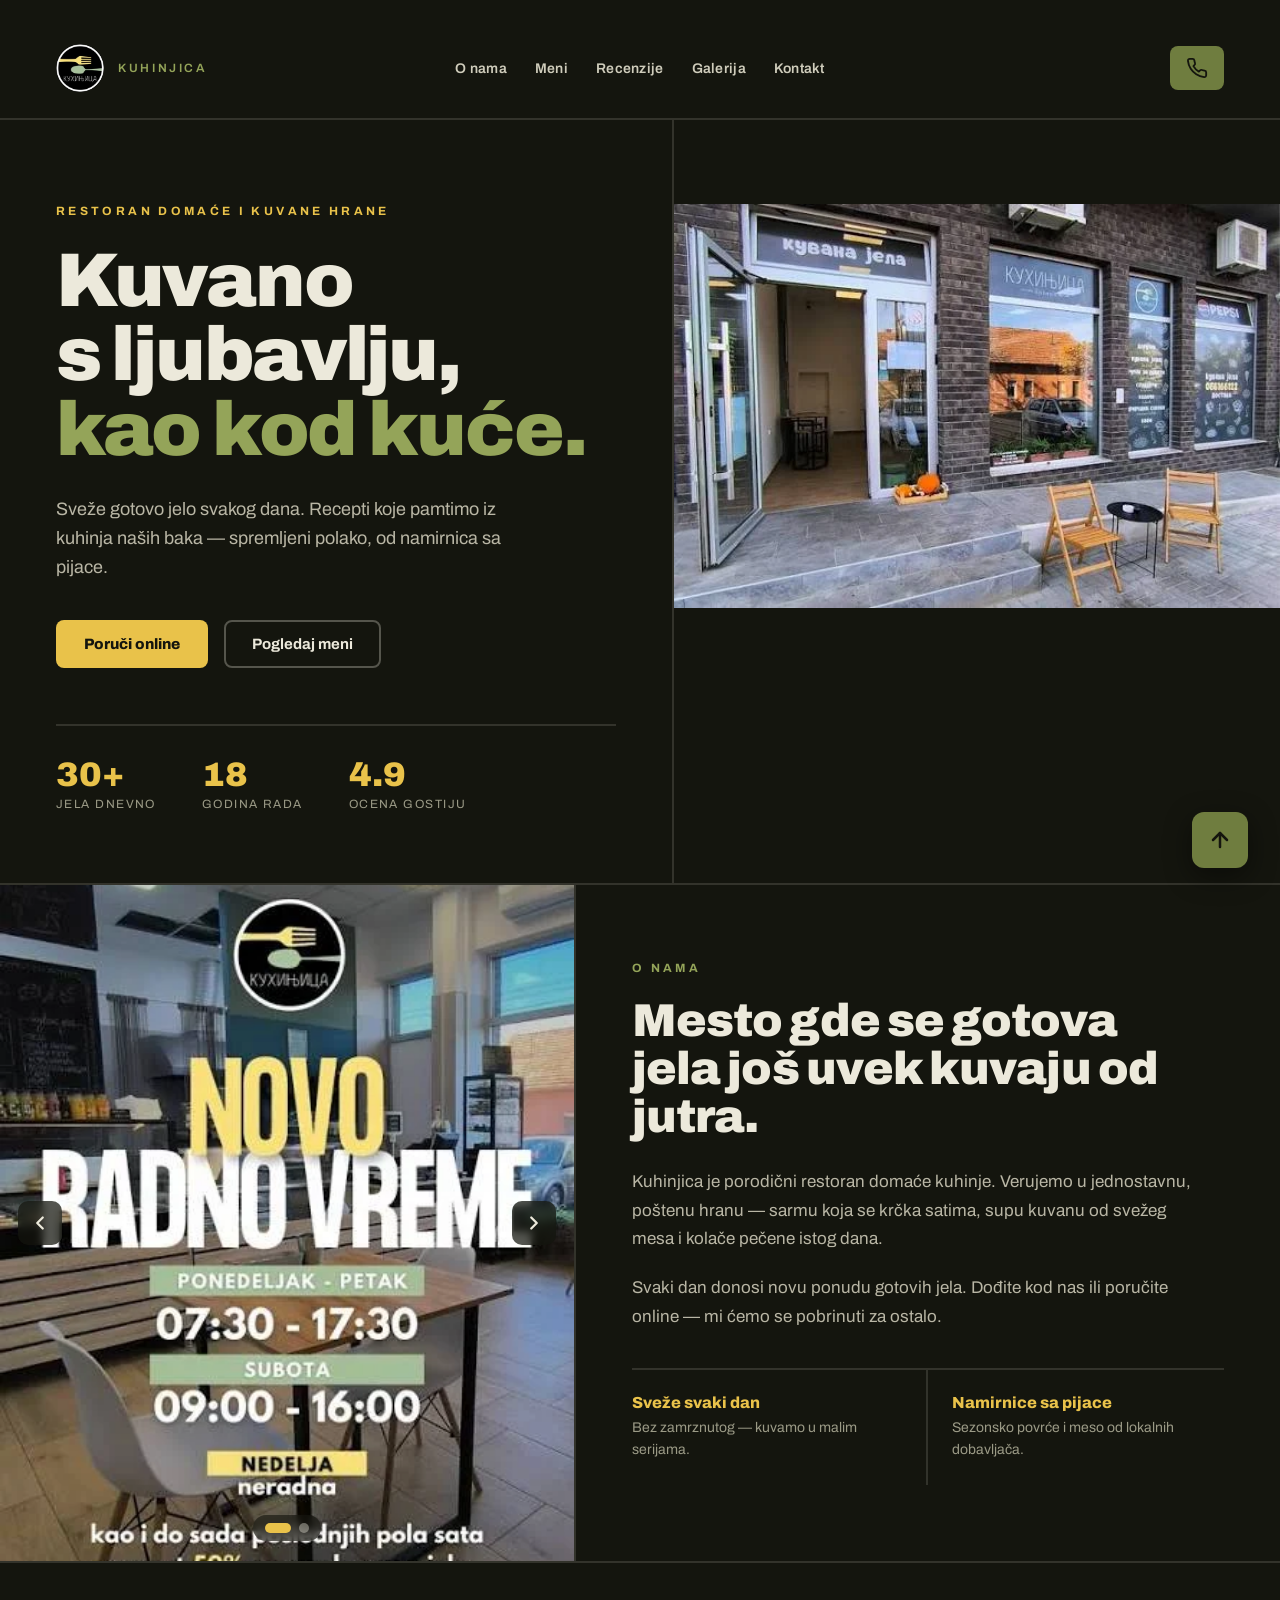
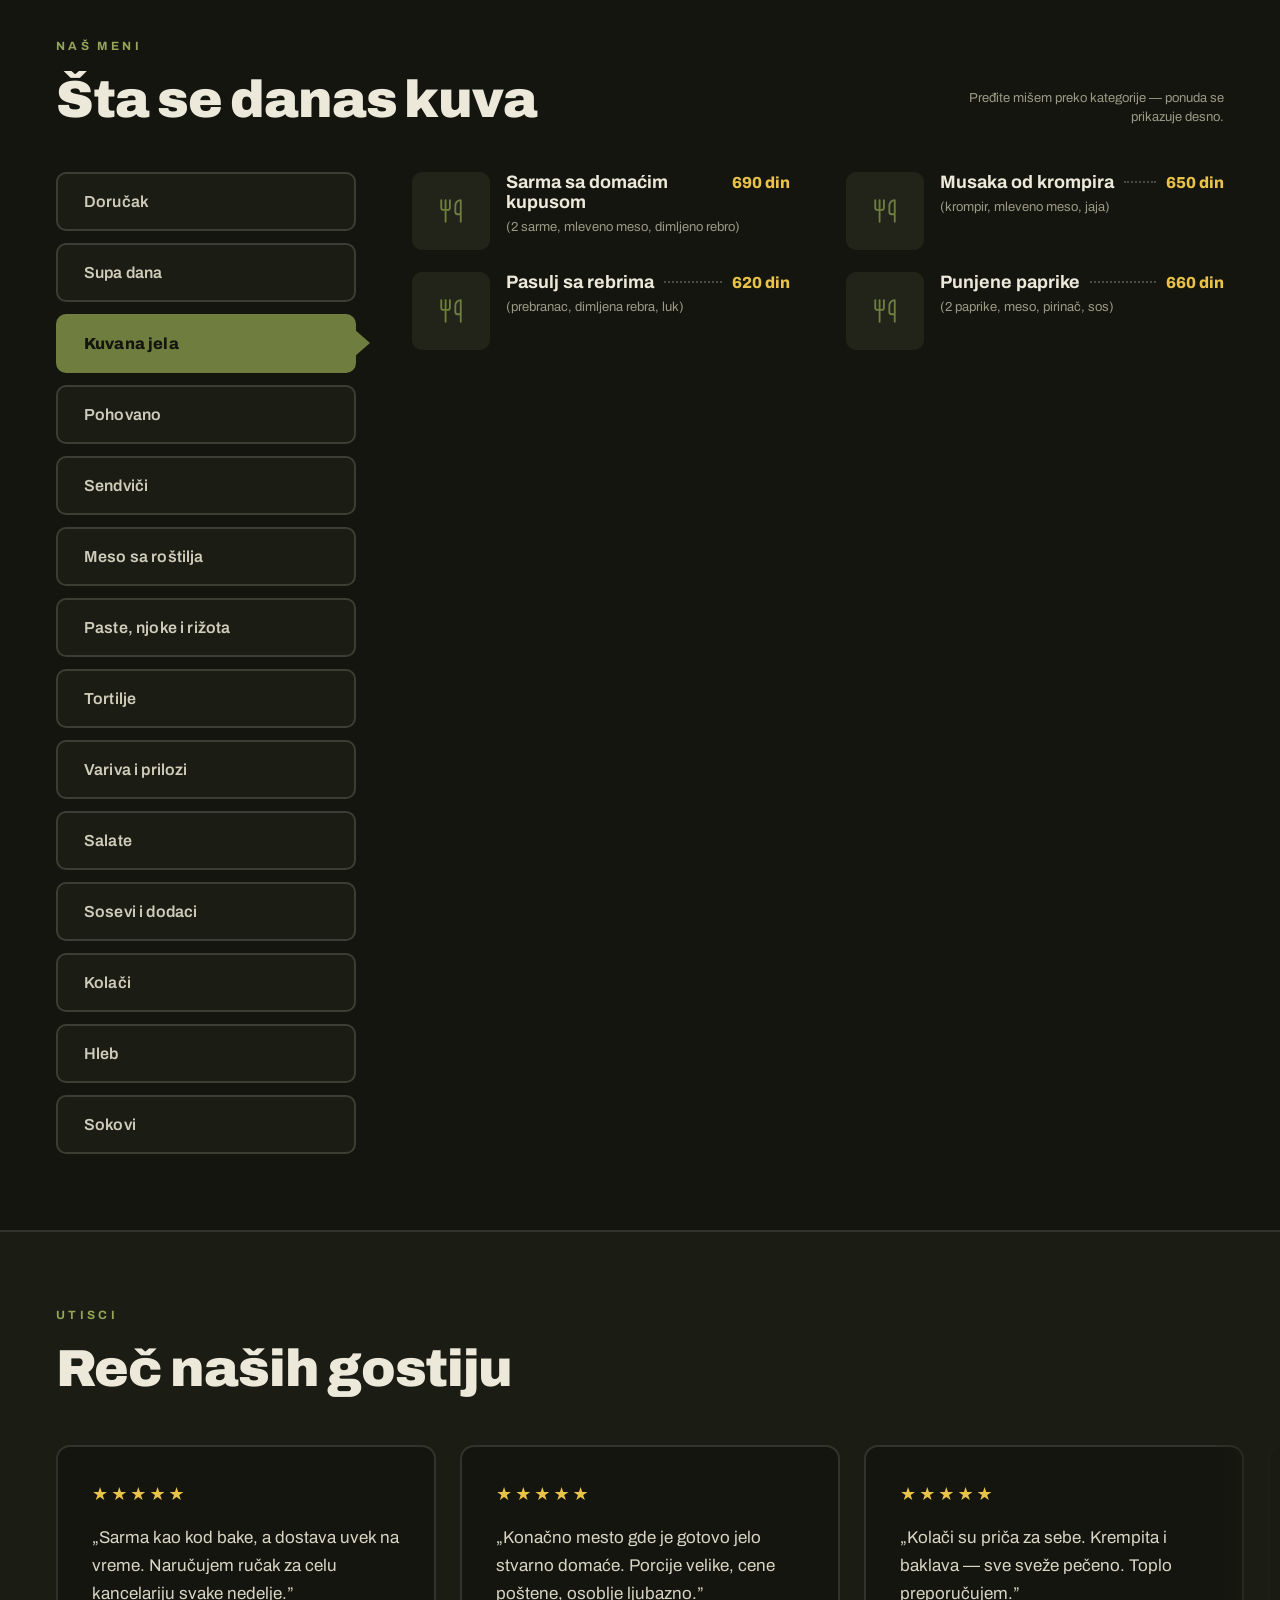
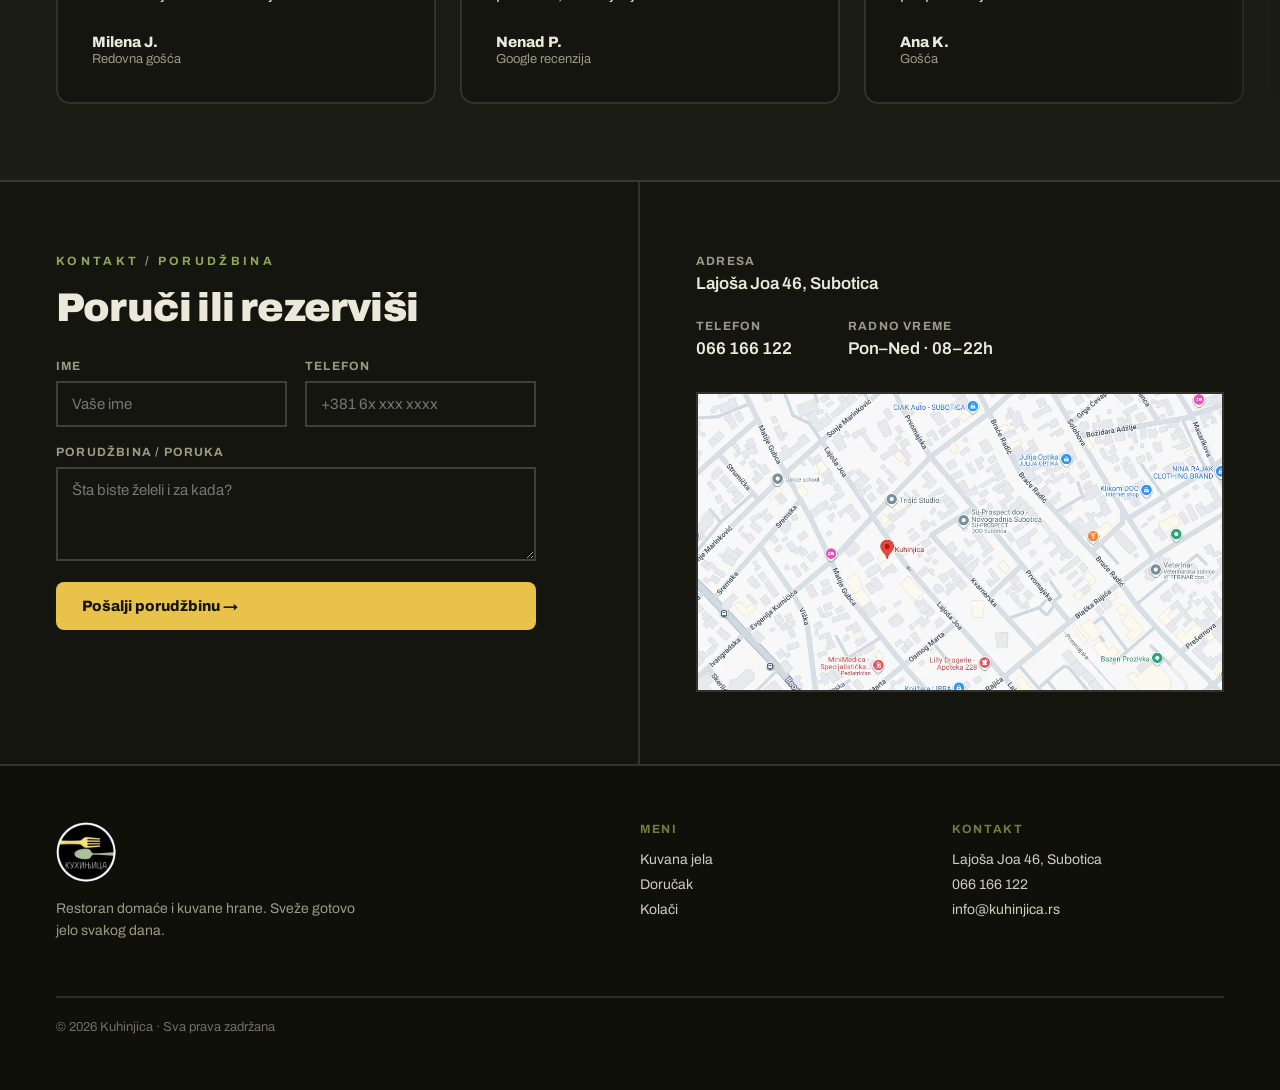
==== index.html @ e4376f68 "Add files via upload" ====
<!DOCTYPE html>
<html lang="sr">
<head>
<meta charset="utf-8">
<meta name="viewport" content="width=device-width, initial-scale=1">
<title>Kuhinjica — restoran domaće i kuvane hrane</title>
<meta name="description" content="Kuhinjica — restoran domaće i kuvane hrane. Sveže gotovo jelo svakog dana. Poruči online.">
<link rel="icon" href="assets/logo.jpg">
<link rel="preconnect" href="https://fonts.googleapis.com">
<link rel="preconnect" href="https://fonts.gstatic.com" crossorigin>
<link rel="stylesheet" href="styles.css">
</head>
<body>
<div style="position:relative;width:100%;max-width:1600px;margin:0 auto;background:#14150e;color:#ece9db;">

  <!-- NAV -->
  <nav data-r="nav" style="display:grid;grid-template-columns:1fr auto 1fr;align-items:center;gap:24px;padding:44px 56px 26px;border-bottom:2px solid rgba(236,233,219,0.14);">
    <a href="index.html" style="display:flex;align-items:center;gap:14px;">
      <img src="assets/logo.jpg" alt="Kuhinjica logo" style="width:48px;height:48px;border-radius:50%;object-fit:cover;display:block;">
      <span style="font-size:12px;letter-spacing:0.22em;color:#94a459;text-transform:uppercase;font-weight:600;">kuhinjica</span>
    </a>
    <div data-r="nav-links" style="display:flex;gap:28px;font-size:14px;font-weight:600;letter-spacing:0.02em;color:#cfccbb;white-space:nowrap;justify-content:center;">
      <a href="#a-about">O nama</a><a href="#a-meni">Meni</a><a href="#a-rec">Recenzije</a><a href="galerija.html">Galerija</a><a href="#a-kontakt">Kontakt</a>
    </div>
    <div style="display:flex;align-items:center;gap:14px;white-space:nowrap;justify-self:end;">
      <a href="tel:066166122" title="066 166 122" aria-label="Pozovi nas" style="display:inline-flex;align-items:center;justify-content:center;background:#6f7d3f;color:#14150e;padding:11px 16px;border-radius:8px;"><svg width="22" height="22" viewBox="0 0 24 24" fill="none" stroke="currentColor" stroke-width="2" stroke-linecap="round" stroke-linejoin="round"><path d="M22 16.92v3a2 2 0 0 1-2.18 2 19.79 19.79 0 0 1-8.63-3.07 19.5 19.5 0 0 1-6-6 19.79 19.79 0 0 1-3.07-8.67A2 2 0 0 1 4.11 2h3a2 2 0 0 1 2 1.72c.127.96.361 1.903.7 2.81a2 2 0 0 1-.45 2.11L8.09 9.91a16 16 0 0 0 6 6l1.27-1.27a2 2 0 0 1 2.11-.45c.907.339 1.85.573 2.81.7A2 2 0 0 1 22 16.92z"></path></svg></a>
      <button data-r="burger" id="burger" type="button" aria-label="Meni" style="display:none;align-items:center;justify-content:center;width:46px;height:46px;background:none;border:2px solid rgba(236,233,219,0.3);color:#ece9db;border-radius:8px;cursor:pointer;"><svg width="24" height="24" viewBox="0 0 24 24" fill="none" stroke="currentColor" stroke-width="2.5" stroke-linecap="round" stroke-linejoin="round"><path d="M4 6h16"></path><path d="M4 12h16"></path><path d="M4 18h16"></path></svg></button>
    </div>
  </nav>
  <div data-r="drawer" id="drawer" data-open="0" style="display:none;border-bottom:2px solid rgba(236,233,219,0.14);background:#14150e;">
    <div style="display:flex;flex-direction:column;padding:6px 24px 18px;font-size:16px;font-weight:600;color:#cfccbb;">
      <a href="#a-about" style="padding:15px 0;border-bottom:1px solid rgba(236,233,219,0.1);">O nama</a>
      <a href="#a-meni" style="padding:15px 0;border-bottom:1px solid rgba(236,233,219,0.1);">Meni</a>
      <a href="#a-rec" style="padding:15px 0;border-bottom:1px solid rgba(236,233,219,0.1);">Recenzije</a>
      <a href="galerija.html" style="padding:15px 0;border-bottom:1px solid rgba(236,233,219,0.1);">Galerija</a>
      <a href="#a-kontakt" style="padding:15px 0;">Kontakt</a>
    </div>
  </div>

  <!-- HERO -->
  <section data-r="hero" style="display:grid;grid-template-columns:1.05fr 0.95fr;border-bottom:2px solid rgba(236,233,219,0.14);">
    <div data-r="hero-left" style="padding:84px 56px 72px;display:flex;flex-direction:column;justify-content:center;">
      <div style="font-size:12px;letter-spacing:0.28em;color:#e9c24a;text-transform:uppercase;font-weight:700;margin-bottom:26px;">Restoran domaće i kuvane hrane</div>
      <h1 style="font-size:clamp(40px,7vw,76px);line-height:0.98;font-weight:900;letter-spacing:-0.03em;margin:0 0 28px;">Kuvano<br>s ljubavlju,<br><span style="color:#94a459;">kao kod kuće.</span></h1>
      <p style="font-size:18px;line-height:1.6;color:#b9b6a5;max-width:460px;margin:0 0 38px;">Sveže gotovo jelo svakog dana. Recepti koje pamtimo iz kuhinja naših baka — spremljeni polako, od namirnica sa pijace.</p>
      <div style="display:flex;gap:16px;flex-wrap:wrap;">
        <a href="#a-kontakt" style="background:#e9c24a;color:#14150e;font-weight:800;font-size:15px;padding:16px 28px;border-radius:8px;">Poruči online</a>
        <a href="#a-meni" style="border:2px solid rgba(236,233,219,0.3);color:#ece9db;font-weight:700;font-size:15px;padding:14px 26px;border-radius:8px;">Pogledaj meni</a>
      </div>
      <div data-r="hero-stats" style="display:flex;gap:46px;margin-top:56px;padding-top:30px;border-top:2px solid rgba(236,233,219,0.14);">
        <div><div style="font-size:34px;font-weight:900;color:#e9c24a;">30+</div><div style="font-size:12px;letter-spacing:0.12em;color:#9b9a86;text-transform:uppercase;margin-top:4px;">Jela dnevno</div></div>
        <div><div style="font-size:34px;font-weight:900;color:#e9c24a;">18</div><div style="font-size:12px;letter-spacing:0.12em;color:#9b9a86;text-transform:uppercase;margin-top:4px;">Godina rada</div></div>
        <div><div style="font-size:34px;font-weight:900;color:#e9c24a;">4.9</div><div style="font-size:12px;letter-spacing:0.12em;color:#9b9a86;text-transform:uppercase;margin-top:4px;">Ocena gostiju</div></div>
      </div>
    </div>
    <div data-r="hero-img" style="position:relative;border-left:2px solid rgba(236,233,219,0.14);padding:84px 0 0;">
      <div style="position:relative;width:100%;aspect-ratio:3/2;overflow:hidden;"><img src="assets/hero.webp" alt="Jelo iz Kuhinjice" style="width:100%;height:100%;object-fit:cover;object-position:50% 50%;display:block;"></div>
    </div>
  </section>

  <!-- O NAMA -->
  <section id="a-about" data-r="about" style="display:grid;grid-template-columns:0.9fr 1.1fr;border-bottom:2px solid rgba(236,233,219,0.14);">
    <div data-r="about-img" id="about-carousel" style="position:relative;border-right:2px solid rgba(236,233,219,0.14);min-height:520px;overflow:hidden;">
      <div class="aslide active"><img src="assets/about-1.webp" alt="Naša kuhinja" style="object-position:50% 35%;"></div>
      <div class="aslide"><img src="assets/about-2.webp" alt="Naša kuhinja" style="object-position:8% 50%;"></div>
      <button type="button" class="anav" data-dir="-1" aria-label="Prethodna" style="left:18px;"><svg width="22" height="22" viewBox="0 0 24 24" fill="none" stroke="currentColor" stroke-width="2.5" stroke-linecap="round" stroke-linejoin="round"><path d="m15 18-6-6 6-6"></path></svg></button>
      <button type="button" class="anav" data-dir="1" aria-label="Sledeća" style="right:18px;"><svg width="22" height="22" viewBox="0 0 24 24" fill="none" stroke="currentColor" stroke-width="2.5" stroke-linecap="round" stroke-linejoin="round"><path d="m9 18 6-6-6-6"></path></svg></button>
      <div id="about-dots" style="position:absolute;bottom:20px;left:50%;transform:translateX(-50%);z-index:10;display:flex;gap:8px;padding:8px 12px;background:rgba(20,21,14,0.6);border-radius:20px;backdrop-filter:blur(4px);">
        <button type="button" class="adot active" data-i="0" aria-label="Fotografija 1"></button>
        <button type="button" class="adot" data-i="1" aria-label="Fotografija 2"></button>
      </div>
    </div>
    <div data-r="about-text" style="padding:76px 56px;">
      <div style="font-size:12px;letter-spacing:0.28em;color:#94a459;text-transform:uppercase;font-weight:700;margin-bottom:22px;">O nama</div>
      <h2 style="font-size:clamp(30px,4.5vw,46px);line-height:1.05;font-weight:900;letter-spacing:-0.02em;margin:0 0 26px;max-width:560px;">Mesto gde se gotova jela još uvek kuvaju od jutra.</h2>
      <p style="font-size:17px;line-height:1.7;color:#b9b6a5;max-width:560px;margin:0 0 20px;">Kuhinjica je porodični restoran domaće kuhinje. Verujemo u jednostavnu, poštenu hranu — sarmu koja se krčka satima, supu kuvanu od svežeg mesa i kolače pečene istog dana.</p>
      <p style="font-size:17px;line-height:1.7;color:#b9b6a5;max-width:560px;margin:0 0 36px;">Svaki dan donosi novu ponudu gotovih jela. Dođite kod nas ili poručite online — mi ćemo se pobrinuti za ostalo.</p>
      <div style="display:grid;grid-template-columns:1fr 1fr;gap:0;border-top:2px solid rgba(236,233,219,0.14);">
        <div style="padding:24px 24px 24px 0;border-right:2px solid rgba(236,233,219,0.14);"><div style="font-weight:800;color:#e9c24a;margin-bottom:6px;">Sveže svaki dan</div><div style="font-size:14px;color:#9b9a86;line-height:1.55;">Bez zamrznutog — kuvamo u malim serijama.</div></div>
        <div style="padding:24px 0 24px 24px;"><div style="font-weight:800;color:#e9c24a;margin-bottom:6px;">Namirnice sa pijace</div><div style="font-size:14px;color:#9b9a86;line-height:1.55;">Sezonsko povrće i meso od lokalnih dobavljača.</div></div>
      </div>
    </div>
  </section>

  <!-- MENI -->
  <section id="a-meni" data-r="menu" style="padding:76px 56px;border-bottom:2px solid rgba(236,233,219,0.14);">
    <div data-r="menu-head" style="display:flex;align-items:flex-end;justify-content:space-between;margin-bottom:44px;">
      <div>
        <div style="font-size:12px;letter-spacing:0.28em;color:#94a459;text-transform:uppercase;font-weight:700;margin-bottom:18px;">Naš meni</div>
        <h2 style="font-size:clamp(30px,5vw,52px);font-weight:900;letter-spacing:-0.02em;margin:0;">Šta se danas kuva</h2>
      </div>
      <div style="font-size:13px;color:#9b9a86;max-width:300px;text-align:right;line-height:1.5;">Pređite mišem preko kategorije — ponuda se prikazuje desno.</div>
    </div>
    <div data-r="menu-grid" style="display:grid;grid-template-columns:300px 1fr;gap:0 56px;align-items:start;">
      <div data-r="tabs" id="tabs" style="display:flex;flex-direction:column;gap:12px;">
          <button type="button" class="tab" data-tab="0">Doručak<span class="arrow"></span></button>
          <button type="button" class="tab" data-tab="1">Supa dana<span class="arrow"></span></button>
          <button type="button" class="tab active" data-tab="2">Kuvana jela<span class="arrow"></span></button>
          <button type="button" class="tab" data-tab="3">Pohovano<span class="arrow"></span></button>
          <button type="button" class="tab" data-tab="4">Sendviči<span class="arrow"></span></button>
          <button type="button" class="tab" data-tab="5">Meso sa roštilja<span class="arrow"></span></button>
          <button type="button" class="tab" data-tab="6">Paste, njoke i rižota<span class="arrow"></span></button>
          <button type="button" class="tab" data-tab="7">Tortilje<span class="arrow"></span></button>
          <button type="button" class="tab" data-tab="8">Variva i prilozi<span class="arrow"></span></button>
          <button type="button" class="tab" data-tab="9">Salate<span class="arrow"></span></button>
          <button type="button" class="tab" data-tab="10">Sosevi i dodaci<span class="arrow"></span></button>
          <button type="button" class="tab" data-tab="11">Kolači<span class="arrow"></span></button>
          <button type="button" class="tab" data-tab="12">Hleb<span class="arrow"></span></button>
          <button type="button" class="tab" data-tab="13">Sokovi<span class="arrow"></span></button>
      </div>
      <div id="panels">
        <div class="menu-cols" data-r="menu-cols" data-panel="0" style="display:none;">
            <div class="mitem"><div class="mthumb"><img src="assets/dish-kajgana.webp" alt="Kajgana sa slaninom" style="object-position:58% 50%"></div><div class="mbody"><div class="mrow"><span class="mname">Kajgana sa slaninom</span><span class="mdots"></span><span class="mprice">480 din</span></div><div class="mdesc">(3 jaja, domaća slanina, hleb)</div></div></div>
            <div class="mitem"><div class="mthumb"><img src="assets/dish-ustipci.webp" alt="Omlet sa slaninom" style="object-position:50% 50%"></div><div class="mbody"><div class="mrow"><span class="mname">Omlet sa slaninom</span><span class="mdots"></span><span class="mprice">480 din</span></div><div class="mdesc">(3 jaja, slanina, paradajz, hleb)</div></div></div>
            <div class="mitem"><div class="mthumb ph"><svg width="26" height="26" viewBox="0 0 24 24" fill="none" stroke="currentColor" stroke-width="1.7" stroke-linecap="round" stroke-linejoin="round"><path d="M3 2v7c0 1.1.9 2 2 2h4a2 2 0 0 0 2-2V2"></path><path d="M7 2v20"></path><path d="M21 15V2a5 5 0 0 0-5 5v6c0 1.1.9 2 2 2h3Zm0 0v7"></path></svg></div><div class="mbody"><div class="mrow"><span class="mname">Omlet sa povrćem</span><span class="mdots"></span><span class="mprice">450 din</span></div><div class="mdesc">(3 jaja, paprika, pečurke, sir)</div></div></div>
          </div>
        <div class="menu-cols" data-r="menu-cols" data-panel="1" style="display:none;">
            <div class="mitem"><div class="mthumb ph"><svg width="26" height="26" viewBox="0 0 24 24" fill="none" stroke="currentColor" stroke-width="1.7" stroke-linecap="round" stroke-linejoin="round"><path d="M3 2v7c0 1.1.9 2 2 2h4a2 2 0 0 0 2-2V2"></path><path d="M7 2v20"></path><path d="M21 15V2a5 5 0 0 0-5 5v6c0 1.1.9 2 2 2h3Zm0 0v7"></path></svg></div><div class="mbody"><div class="mrow"><span class="mname">Goveđa supa sa rezancima</span><span class="mdots"></span><span class="mprice">320 din</span></div><div class="mdesc">(domaći rezanci, sveže povrće)</div></div></div>
            <div class="mitem"><div class="mthumb ph"><svg width="26" height="26" viewBox="0 0 24 24" fill="none" stroke="currentColor" stroke-width="1.7" stroke-linecap="round" stroke-linejoin="round"><path d="M3 2v7c0 1.1.9 2 2 2h4a2 2 0 0 0 2-2V2"></path><path d="M7 2v20"></path><path d="M21 15V2a5 5 0 0 0-5 5v6c0 1.1.9 2 2 2h3Zm0 0v7"></path></svg></div><div class="mbody"><div class="mrow"><span class="mname">Pileća supa</span><span class="mdots"></span><span class="mprice">300 din</span></div><div class="mdesc">(pileće belo meso, koren)</div></div></div>
            <div class="mitem"><div class="mthumb ph"><svg width="26" height="26" viewBox="0 0 24 24" fill="none" stroke="currentColor" stroke-width="1.7" stroke-linecap="round" stroke-linejoin="round"><path d="M3 2v7c0 1.1.9 2 2 2h4a2 2 0 0 0 2-2V2"></path><path d="M7 2v20"></path><path d="M21 15V2a5 5 0 0 0-5 5v6c0 1.1.9 2 2 2h3Zm0 0v7"></path></svg></div><div class="mbody"><div class="mrow"><span class="mname">Krem supa od pečurki</span><span class="mdots"></span><span class="mprice">360 din</span></div><div class="mdesc">(šampinjoni, pavlaka, krutoni)</div></div></div>
          </div>
        <div class="menu-cols" data-r="menu-cols" data-panel="2" style="display:block;">
            <div class="mitem"><div class="mthumb ph"><svg width="26" height="26" viewBox="0 0 24 24" fill="none" stroke="currentColor" stroke-width="1.7" stroke-linecap="round" stroke-linejoin="round"><path d="M3 2v7c0 1.1.9 2 2 2h4a2 2 0 0 0 2-2V2"></path><path d="M7 2v20"></path><path d="M21 15V2a5 5 0 0 0-5 5v6c0 1.1.9 2 2 2h3Zm0 0v7"></path></svg></div><div class="mbody"><div class="mrow"><span class="mname">Sarma sa domaćim kupusom</span><span class="mdots"></span><span class="mprice">690 din</span></div><div class="mdesc">(2 sarme, mleveno meso, dimljeno rebro)</div></div></div>
            <div class="mitem"><div class="mthumb ph"><svg width="26" height="26" viewBox="0 0 24 24" fill="none" stroke="currentColor" stroke-width="1.7" stroke-linecap="round" stroke-linejoin="round"><path d="M3 2v7c0 1.1.9 2 2 2h4a2 2 0 0 0 2-2V2"></path><path d="M7 2v20"></path><path d="M21 15V2a5 5 0 0 0-5 5v6c0 1.1.9 2 2 2h3Zm0 0v7"></path></svg></div><div class="mbody"><div class="mrow"><span class="mname">Pasulj sa rebrima</span><span class="mdots"></span><span class="mprice">620 din</span></div><div class="mdesc">(prebranac, dimljena rebra, luk)</div></div></div>
            <div class="mitem"><div class="mthumb ph"><svg width="26" height="26" viewBox="0 0 24 24" fill="none" stroke="currentColor" stroke-width="1.7" stroke-linecap="round" stroke-linejoin="round"><path d="M3 2v7c0 1.1.9 2 2 2h4a2 2 0 0 0 2-2V2"></path><path d="M7 2v20"></path><path d="M21 15V2a5 5 0 0 0-5 5v6c0 1.1.9 2 2 2h3Zm0 0v7"></path></svg></div><div class="mbody"><div class="mrow"><span class="mname">Musaka od krompira</span><span class="mdots"></span><span class="mprice">650 din</span></div><div class="mdesc">(krompir, mleveno meso, jaja)</div></div></div>
            <div class="mitem"><div class="mthumb ph"><svg width="26" height="26" viewBox="0 0 24 24" fill="none" stroke="currentColor" stroke-width="1.7" stroke-linecap="round" stroke-linejoin="round"><path d="M3 2v7c0 1.1.9 2 2 2h4a2 2 0 0 0 2-2V2"></path><path d="M7 2v20"></path><path d="M21 15V2a5 5 0 0 0-5 5v6c0 1.1.9 2 2 2h3Zm0 0v7"></path></svg></div><div class="mbody"><div class="mrow"><span class="mname">Punjene paprike</span><span class="mdots"></span><span class="mprice">660 din</span></div><div class="mdesc">(2 paprike, meso, pirinač, sos)</div></div></div>
          </div>
        <div class="menu-cols" data-r="menu-cols" data-panel="3" style="display:none;">
            <div class="mitem"><div class="mthumb ph"><svg width="26" height="26" viewBox="0 0 24 24" fill="none" stroke="currentColor" stroke-width="1.7" stroke-linecap="round" stroke-linejoin="round"><path d="M3 2v7c0 1.1.9 2 2 2h4a2 2 0 0 0 2-2V2"></path><path d="M7 2v20"></path><path d="M21 15V2a5 5 0 0 0-5 5v6c0 1.1.9 2 2 2h3Zm0 0v7"></path></svg></div><div class="mbody"><div class="mrow"><span class="mname">Bečka šnicla</span><span class="mdots"></span><span class="mprice">780 din</span></div><div class="mdesc">(180g svinjski but, prilog po izboru)</div></div></div>
            <div class="mitem"><div class="mthumb ph"><svg width="26" height="26" viewBox="0 0 24 24" fill="none" stroke="currentColor" stroke-width="1.7" stroke-linecap="round" stroke-linejoin="round"><path d="M3 2v7c0 1.1.9 2 2 2h4a2 2 0 0 0 2-2V2"></path><path d="M7 2v20"></path><path d="M21 15V2a5 5 0 0 0-5 5v6c0 1.1.9 2 2 2h3Zm0 0v7"></path></svg></div><div class="mbody"><div class="mrow"><span class="mname">Pohovani sir</span><span class="mdots"></span><span class="mprice">590 din</span></div><div class="mdesc">(150g gauda, tartar sos)</div></div></div>
            <div class="mitem"><div class="mthumb ph"><svg width="26" height="26" viewBox="0 0 24 24" fill="none" stroke="currentColor" stroke-width="1.7" stroke-linecap="round" stroke-linejoin="round"><path d="M3 2v7c0 1.1.9 2 2 2h4a2 2 0 0 0 2-2V2"></path><path d="M7 2v20"></path><path d="M21 15V2a5 5 0 0 0-5 5v6c0 1.1.9 2 2 2h3Zm0 0v7"></path></svg></div><div class="mbody"><div class="mrow"><span class="mname">Pileći medaljoni</span><span class="mdots"></span><span class="mprice">720 din</span></div><div class="mdesc">(160g pileće belo, prezle)</div></div></div>
          </div>
        <div class="menu-cols" data-r="menu-cols" data-panel="4" style="display:none;">
            <div class="mitem"><div class="mthumb ph"><svg width="26" height="26" viewBox="0 0 24 24" fill="none" stroke="currentColor" stroke-width="1.7" stroke-linecap="round" stroke-linejoin="round"><path d="M3 2v7c0 1.1.9 2 2 2h4a2 2 0 0 0 2-2V2"></path><path d="M7 2v20"></path><path d="M21 15V2a5 5 0 0 0-5 5v6c0 1.1.9 2 2 2h3Zm0 0v7"></path></svg></div><div class="mbody"><div class="mrow"><span class="mname">Kuhinjica sendvič</span><span class="mdots"></span><span class="mprice">560 din</span></div><div class="mdesc">(pljeskavica, kajmak, ajvar, salata)</div></div></div>
            <div class="mitem"><div class="mthumb ph"><svg width="26" height="26" viewBox="0 0 24 24" fill="none" stroke="currentColor" stroke-width="1.7" stroke-linecap="round" stroke-linejoin="round"><path d="M3 2v7c0 1.1.9 2 2 2h4a2 2 0 0 0 2-2V2"></path><path d="M7 2v20"></path><path d="M21 15V2a5 5 0 0 0-5 5v6c0 1.1.9 2 2 2h3Zm0 0v7"></path></svg></div><div class="mbody"><div class="mrow"><span class="mname">Pileći sendvič</span><span class="mdots"></span><span class="mprice">540 din</span></div><div class="mdesc">(grilovano pile, sir, sos)</div></div></div>
            <div class="mitem"><div class="mthumb ph"><svg width="26" height="26" viewBox="0 0 24 24" fill="none" stroke="currentColor" stroke-width="1.7" stroke-linecap="round" stroke-linejoin="round"><path d="M3 2v7c0 1.1.9 2 2 2h4a2 2 0 0 0 2-2V2"></path><path d="M7 2v20"></path><path d="M21 15V2a5 5 0 0 0-5 5v6c0 1.1.9 2 2 2h3Zm0 0v7"></path></svg></div><div class="mbody"><div class="mrow"><span class="mname">Vegetarijanski</span><span class="mdots"></span><span class="mprice">480 din</span></div><div class="mdesc">(grilovano povrće, sir, namaz)</div></div></div>
          </div>
        <div class="menu-cols" data-r="menu-cols" data-panel="5" style="display:none;">
            <div class="mitem"><div class="mthumb ph"><svg width="26" height="26" viewBox="0 0 24 24" fill="none" stroke="currentColor" stroke-width="1.7" stroke-linecap="round" stroke-linejoin="round"><path d="M3 2v7c0 1.1.9 2 2 2h4a2 2 0 0 0 2-2V2"></path><path d="M7 2v20"></path><path d="M21 15V2a5 5 0 0 0-5 5v6c0 1.1.9 2 2 2h3Zm0 0v7"></path></svg></div><div class="mbody"><div class="mrow"><span class="mname">Mešano meso</span><span class="mdots"></span><span class="mprice">990 din</span></div><div class="mdesc">(ćevapi, vešalica, batak, kobasica)</div></div></div>
            <div class="mitem"><div class="mthumb ph"><svg width="26" height="26" viewBox="0 0 24 24" fill="none" stroke="currentColor" stroke-width="1.7" stroke-linecap="round" stroke-linejoin="round"><path d="M3 2v7c0 1.1.9 2 2 2h4a2 2 0 0 0 2-2V2"></path><path d="M7 2v20"></path><path d="M21 15V2a5 5 0 0 0-5 5v6c0 1.1.9 2 2 2h3Zm0 0v7"></path></svg></div><div class="mbody"><div class="mrow"><span class="mname">Ćevapi (10 kom)</span><span class="mdots"></span><span class="mprice">640 din</span></div><div class="mdesc">(junetina, lepinja, luk, kajmak)</div></div></div>
            <div class="mitem"><div class="mthumb ph"><svg width="26" height="26" viewBox="0 0 24 24" fill="none" stroke="currentColor" stroke-width="1.7" stroke-linecap="round" stroke-linejoin="round"><path d="M3 2v7c0 1.1.9 2 2 2h4a2 2 0 0 0 2-2V2"></path><path d="M7 2v20"></path><path d="M21 15V2a5 5 0 0 0-5 5v6c0 1.1.9 2 2 2h3Zm0 0v7"></path></svg></div><div class="mbody"><div class="mrow"><span class="mname">Vešalica</span><span class="mdots"></span><span class="mprice">820 din</span></div><div class="mdesc">(200g svinjski vrat, prilog)</div></div></div>
          </div>
        <div class="menu-cols" data-r="menu-cols" data-panel="6" style="display:none;">
            <div class="mitem"><div class="mthumb ph"><svg width="26" height="26" viewBox="0 0 24 24" fill="none" stroke="currentColor" stroke-width="1.7" stroke-linecap="round" stroke-linejoin="round"><path d="M3 2v7c0 1.1.9 2 2 2h4a2 2 0 0 0 2-2V2"></path><path d="M7 2v20"></path><path d="M21 15V2a5 5 0 0 0-5 5v6c0 1.1.9 2 2 2h3Zm0 0v7"></path></svg></div><div class="mbody"><div class="mrow"><span class="mname">Njoke četiri sira</span><span class="mdots"></span><span class="mprice">690 din</span></div><div class="mdesc">(gorgonzola, parmezan, gauda, edamer)</div></div></div>
            <div class="mitem"><div class="mthumb ph"><svg width="26" height="26" viewBox="0 0 24 24" fill="none" stroke="currentColor" stroke-width="1.7" stroke-linecap="round" stroke-linejoin="round"><path d="M3 2v7c0 1.1.9 2 2 2h4a2 2 0 0 0 2-2V2"></path><path d="M7 2v20"></path><path d="M21 15V2a5 5 0 0 0-5 5v6c0 1.1.9 2 2 2h3Zm0 0v7"></path></svg></div><div class="mbody"><div class="mrow"><span class="mname">Rižoto sa pečurkama</span><span class="mdots"></span><span class="mprice">640 din</span></div><div class="mdesc">(arborio pirinač, šampinjoni, parmezan)</div></div></div>
            <div class="mitem"><div class="mthumb ph"><svg width="26" height="26" viewBox="0 0 24 24" fill="none" stroke="currentColor" stroke-width="1.7" stroke-linecap="round" stroke-linejoin="round"><path d="M3 2v7c0 1.1.9 2 2 2h4a2 2 0 0 0 2-2V2"></path><path d="M7 2v20"></path><path d="M21 15V2a5 5 0 0 0-5 5v6c0 1.1.9 2 2 2h3Zm0 0v7"></path></svg></div><div class="mbody"><div class="mrow"><span class="mname">Pasta carbonara</span><span class="mdots"></span><span class="mprice">660 din</span></div><div class="mdesc">(pančeta, jaje, parmezan, biber)</div></div></div>
          </div>
        <div class="menu-cols" data-r="menu-cols" data-panel="7" style="display:none;">
            <div class="mitem"><div class="mthumb ph"><svg width="26" height="26" viewBox="0 0 24 24" fill="none" stroke="currentColor" stroke-width="1.7" stroke-linecap="round" stroke-linejoin="round"><path d="M3 2v7c0 1.1.9 2 2 2h4a2 2 0 0 0 2-2V2"></path><path d="M7 2v20"></path><path d="M21 15V2a5 5 0 0 0-5 5v6c0 1.1.9 2 2 2h3Zm0 0v7"></path></svg></div><div class="mbody"><div class="mrow"><span class="mname">Tortilja sa piletinom</span><span class="mdots"></span><span class="mprice">590 din</span></div><div class="mdesc">(grilovano pile, povrće, sos)</div></div></div>
            <div class="mitem"><div class="mthumb ph"><svg width="26" height="26" viewBox="0 0 24 24" fill="none" stroke="currentColor" stroke-width="1.7" stroke-linecap="round" stroke-linejoin="round"><path d="M3 2v7c0 1.1.9 2 2 2h4a2 2 0 0 0 2-2V2"></path><path d="M7 2v20"></path><path d="M21 15V2a5 5 0 0 0-5 5v6c0 1.1.9 2 2 2h3Zm0 0v7"></path></svg></div><div class="mbody"><div class="mrow"><span class="mname">Tortilja sa junetinom</span><span class="mdots"></span><span class="mprice">640 din</span></div><div class="mdesc">(junetina, kukuruz, salata)</div></div></div>
            <div class="mitem"><div class="mthumb ph"><svg width="26" height="26" viewBox="0 0 24 24" fill="none" stroke="currentColor" stroke-width="1.7" stroke-linecap="round" stroke-linejoin="round"><path d="M3 2v7c0 1.1.9 2 2 2h4a2 2 0 0 0 2-2V2"></path><path d="M7 2v20"></path><path d="M21 15V2a5 5 0 0 0-5 5v6c0 1.1.9 2 2 2h3Zm0 0v7"></path></svg></div><div class="mbody"><div class="mrow"><span class="mname">Vegetarijanska tortilja</span><span class="mdots"></span><span class="mprice">540 din</span></div><div class="mdesc">(povrće, pasulj, sir)</div></div></div>
          </div>
        <div class="menu-cols" data-r="menu-cols" data-panel="8" style="display:none;">
            <div class="mitem"><div class="mthumb ph"><svg width="26" height="26" viewBox="0 0 24 24" fill="none" stroke="currentColor" stroke-width="1.7" stroke-linecap="round" stroke-linejoin="round"><path d="M3 2v7c0 1.1.9 2 2 2h4a2 2 0 0 0 2-2V2"></path><path d="M7 2v20"></path><path d="M21 15V2a5 5 0 0 0-5 5v6c0 1.1.9 2 2 2h3Zm0 0v7"></path></svg></div><div class="mbody"><div class="mrow"><span class="mname">Blitva sa krompirom</span><span class="mdots"></span><span class="mprice">380 din</span></div><div class="mdesc">(sveža blitva, krompir, beli luk)</div></div></div>
            <div class="mitem"><div class="mthumb ph"><svg width="26" height="26" viewBox="0 0 24 24" fill="none" stroke="currentColor" stroke-width="1.7" stroke-linecap="round" stroke-linejoin="round"><path d="M3 2v7c0 1.1.9 2 2 2h4a2 2 0 0 0 2-2V2"></path><path d="M7 2v20"></path><path d="M21 15V2a5 5 0 0 0-5 5v6c0 1.1.9 2 2 2h3Zm0 0v7"></path></svg></div><div class="mbody"><div class="mrow"><span class="mname">Grilovano povrće</span><span class="mdots"></span><span class="mprice">420 din</span></div><div class="mdesc">(tikvice, paprika, patlidžan)</div></div></div>
            <div class="mitem"><div class="mthumb ph"><svg width="26" height="26" viewBox="0 0 24 24" fill="none" stroke="currentColor" stroke-width="1.7" stroke-linecap="round" stroke-linejoin="round"><path d="M3 2v7c0 1.1.9 2 2 2h4a2 2 0 0 0 2-2V2"></path><path d="M7 2v20"></path><path d="M21 15V2a5 5 0 0 0-5 5v6c0 1.1.9 2 2 2h3Zm0 0v7"></path></svg></div><div class="mbody"><div class="mrow"><span class="mname">Domaći pomfrit</span><span class="mdots"></span><span class="mprice">300 din</span></div><div class="mdesc">(sveže sečen krompir)</div></div></div>
          </div>
        <div class="menu-cols" data-r="menu-cols" data-panel="9" style="display:none;">
            <div class="mitem"><div class="mthumb ph"><svg width="26" height="26" viewBox="0 0 24 24" fill="none" stroke="currentColor" stroke-width="1.7" stroke-linecap="round" stroke-linejoin="round"><path d="M3 2v7c0 1.1.9 2 2 2h4a2 2 0 0 0 2-2V2"></path><path d="M7 2v20"></path><path d="M21 15V2a5 5 0 0 0-5 5v6c0 1.1.9 2 2 2h3Zm0 0v7"></path></svg></div><div class="mbody"><div class="mrow"><span class="mname">Šopska salata</span><span class="mdots"></span><span class="mprice">360 din</span></div><div class="mdesc">(paradajz, krastavac, sir)</div></div></div>
            <div class="mitem"><div class="mthumb ph"><svg width="26" height="26" viewBox="0 0 24 24" fill="none" stroke="currentColor" stroke-width="1.7" stroke-linecap="round" stroke-linejoin="round"><path d="M3 2v7c0 1.1.9 2 2 2h4a2 2 0 0 0 2-2V2"></path><path d="M7 2v20"></path><path d="M21 15V2a5 5 0 0 0-5 5v6c0 1.1.9 2 2 2h3Zm0 0v7"></path></svg></div><div class="mbody"><div class="mrow"><span class="mname">Cezar salata</span><span class="mdots"></span><span class="mprice">590 din</span></div><div class="mdesc">(pile, krutoni, parmezan, cezar sos)</div></div></div>
            <div class="mitem"><div class="mthumb ph"><svg width="26" height="26" viewBox="0 0 24 24" fill="none" stroke="currentColor" stroke-width="1.7" stroke-linecap="round" stroke-linejoin="round"><path d="M3 2v7c0 1.1.9 2 2 2h4a2 2 0 0 0 2-2V2"></path><path d="M7 2v20"></path><path d="M21 15V2a5 5 0 0 0-5 5v6c0 1.1.9 2 2 2h3Zm0 0v7"></path></svg></div><div class="mbody"><div class="mrow"><span class="mname">Obrok salata sa piletinom</span><span class="mdots"></span><span class="mprice">620 din</span></div><div class="mdesc">(mix salata, pile, jaje, seme)</div></div></div>
          </div>
        <div class="menu-cols" data-r="menu-cols" data-panel="10" style="display:none;">
            <div class="mitem"><div class="mthumb ph"><svg width="26" height="26" viewBox="0 0 24 24" fill="none" stroke="currentColor" stroke-width="1.7" stroke-linecap="round" stroke-linejoin="round"><path d="M3 2v7c0 1.1.9 2 2 2h4a2 2 0 0 0 2-2V2"></path><path d="M7 2v20"></path><path d="M21 15V2a5 5 0 0 0-5 5v6c0 1.1.9 2 2 2h3Zm0 0v7"></path></svg></div><div class="mbody"><div class="mrow"><span class="mname">Domaći tartar sos</span><span class="mdots"></span><span class="mprice">120 din</span></div><div class="mdesc">(majonez, kiseli krastavci, začini)</div></div></div>
            <div class="mitem"><div class="mthumb ph"><svg width="26" height="26" viewBox="0 0 24 24" fill="none" stroke="currentColor" stroke-width="1.7" stroke-linecap="round" stroke-linejoin="round"><path d="M3 2v7c0 1.1.9 2 2 2h4a2 2 0 0 0 2-2V2"></path><path d="M7 2v20"></path><path d="M21 15V2a5 5 0 0 0-5 5v6c0 1.1.9 2 2 2h3Zm0 0v7"></path></svg></div><div class="mbody"><div class="mrow"><span class="mname">Ajvar</span><span class="mdots"></span><span class="mprice">150 din</span></div><div class="mdesc">(pečena paprika, domaći)</div></div></div>
            <div class="mitem"><div class="mthumb ph"><svg width="26" height="26" viewBox="0 0 24 24" fill="none" stroke="currentColor" stroke-width="1.7" stroke-linecap="round" stroke-linejoin="round"><path d="M3 2v7c0 1.1.9 2 2 2h4a2 2 0 0 0 2-2V2"></path><path d="M7 2v20"></path><path d="M21 15V2a5 5 0 0 0-5 5v6c0 1.1.9 2 2 2h3Zm0 0v7"></path></svg></div><div class="mbody"><div class="mrow"><span class="mname">Kajmak</span><span class="mdots"></span><span class="mprice">180 din</span></div><div class="mdesc">(domaći, mladi)</div></div></div>
          </div>
        <div class="menu-cols" data-r="menu-cols" data-panel="11" style="display:none;">
            <div class="mitem"><div class="mthumb ph"><svg width="26" height="26" viewBox="0 0 24 24" fill="none" stroke="currentColor" stroke-width="1.7" stroke-linecap="round" stroke-linejoin="round"><path d="M3 2v7c0 1.1.9 2 2 2h4a2 2 0 0 0 2-2V2"></path><path d="M7 2v20"></path><path d="M21 15V2a5 5 0 0 0-5 5v6c0 1.1.9 2 2 2h3Zm0 0v7"></path></svg></div><div class="mbody"><div class="mrow"><span class="mname">Baklava</span><span class="mdots"></span><span class="mprice">320 din</span></div><div class="mdesc">(orasi, kore, med)</div></div></div>
            <div class="mitem"><div class="mthumb ph"><svg width="26" height="26" viewBox="0 0 24 24" fill="none" stroke="currentColor" stroke-width="1.7" stroke-linecap="round" stroke-linejoin="round"><path d="M3 2v7c0 1.1.9 2 2 2h4a2 2 0 0 0 2-2V2"></path><path d="M7 2v20"></path><path d="M21 15V2a5 5 0 0 0-5 5v6c0 1.1.9 2 2 2h3Zm0 0v7"></path></svg></div><div class="mbody"><div class="mrow"><span class="mname">Palačinke (2 kom)</span><span class="mdots"></span><span class="mprice">340 din</span></div><div class="mdesc">(nutela, plazma, orasi ili džem)</div></div></div>
            <div class="mitem"><div class="mthumb ph"><svg width="26" height="26" viewBox="0 0 24 24" fill="none" stroke="currentColor" stroke-width="1.7" stroke-linecap="round" stroke-linejoin="round"><path d="M3 2v7c0 1.1.9 2 2 2h4a2 2 0 0 0 2-2V2"></path><path d="M7 2v20"></path><path d="M21 15V2a5 5 0 0 0-5 5v6c0 1.1.9 2 2 2h3Zm0 0v7"></path></svg></div><div class="mbody"><div class="mrow"><span class="mname">Krempita</span><span class="mdots"></span><span class="mprice">300 din</span></div><div class="mdesc">(vanila krema, lisnato testo)</div></div></div>
          </div>
        <div class="menu-cols" data-r="menu-cols" data-panel="12" style="display:none;">
            <div class="mitem"><div class="mthumb ph"><svg width="26" height="26" viewBox="0 0 24 24" fill="none" stroke="currentColor" stroke-width="1.7" stroke-linecap="round" stroke-linejoin="round"><path d="M3 2v7c0 1.1.9 2 2 2h4a2 2 0 0 0 2-2V2"></path><path d="M7 2v20"></path><path d="M21 15V2a5 5 0 0 0-5 5v6c0 1.1.9 2 2 2h3Zm0 0v7"></path></svg></div><div class="mbody"><div class="mrow"><span class="mname">Domaći hleb</span><span class="mdots"></span><span class="mprice">90 din</span></div><div class="mdesc">(pečen istog dana)</div></div></div>
            <div class="mitem"><div class="mthumb ph"><svg width="26" height="26" viewBox="0 0 24 24" fill="none" stroke="currentColor" stroke-width="1.7" stroke-linecap="round" stroke-linejoin="round"><path d="M3 2v7c0 1.1.9 2 2 2h4a2 2 0 0 0 2-2V2"></path><path d="M7 2v20"></path><path d="M21 15V2a5 5 0 0 0-5 5v6c0 1.1.9 2 2 2h3Zm0 0v7"></path></svg></div><div class="mbody"><div class="mrow"><span class="mname">Pogača</span><span class="mdots"></span><span class="mprice">120 din</span></div><div class="mdesc">(mekana, sa susamom)</div></div></div>
            <div class="mitem"><div class="mthumb ph"><svg width="26" height="26" viewBox="0 0 24 24" fill="none" stroke="currentColor" stroke-width="1.7" stroke-linecap="round" stroke-linejoin="round"><path d="M3 2v7c0 1.1.9 2 2 2h4a2 2 0 0 0 2-2V2"></path><path d="M7 2v20"></path><path d="M21 15V2a5 5 0 0 0-5 5v6c0 1.1.9 2 2 2h3Zm0 0v7"></path></svg></div><div class="mbody"><div class="mrow"><span class="mname">Lepinja</span><span class="mdots"></span><span class="mprice">80 din</span></div><div class="mdesc">(sa roštilja)</div></div></div>
          </div>
        <div class="menu-cols" data-r="menu-cols" data-panel="13" style="display:none;">
            <div class="mitem"><div class="mthumb ph"><svg width="26" height="26" viewBox="0 0 24 24" fill="none" stroke="currentColor" stroke-width="1.7" stroke-linecap="round" stroke-linejoin="round"><path d="M3 2v7c0 1.1.9 2 2 2h4a2 2 0 0 0 2-2V2"></path><path d="M7 2v20"></path><path d="M21 15V2a5 5 0 0 0-5 5v6c0 1.1.9 2 2 2h3Zm0 0v7"></path></svg></div><div class="mbody"><div class="mrow"><span class="mname">Domaći sok od zove</span><span class="mdots"></span><span class="mprice">220 din</span></div><div class="mdesc">(prirodni, bez aditiva)</div></div></div>
            <div class="mitem"><div class="mthumb ph"><svg width="26" height="26" viewBox="0 0 24 24" fill="none" stroke="currentColor" stroke-width="1.7" stroke-linecap="round" stroke-linejoin="round"><path d="M3 2v7c0 1.1.9 2 2 2h4a2 2 0 0 0 2-2V2"></path><path d="M7 2v20"></path><path d="M21 15V2a5 5 0 0 0-5 5v6c0 1.1.9 2 2 2h3Zm0 0v7"></path></svg></div><div class="mbody"><div class="mrow"><span class="mname">Limunada</span><span class="mdots"></span><span class="mprice">260 din</span></div><div class="mdesc">(sveži limun, nana)</div></div></div>
            <div class="mitem"><div class="mthumb ph"><svg width="26" height="26" viewBox="0 0 24 24" fill="none" stroke="currentColor" stroke-width="1.7" stroke-linecap="round" stroke-linejoin="round"><path d="M3 2v7c0 1.1.9 2 2 2h4a2 2 0 0 0 2-2V2"></path><path d="M7 2v20"></path><path d="M21 15V2a5 5 0 0 0-5 5v6c0 1.1.9 2 2 2h3Zm0 0v7"></path></svg></div><div class="mbody"><div class="mrow"><span class="mname">Ceđena pomorandža</span><span class="mdots"></span><span class="mprice">320 din</span></div><div class="mdesc">(0.3l, sveže ceđena)</div></div></div>
          </div>
      </div>
    </div>
  </section>

  <!-- RECENZIJE -->
  <section id="a-rec" data-r="rec" style="padding:76px 0;border-bottom:2px solid rgba(236,233,219,0.14);background:#1b1c13;overflow:hidden;">
    <div data-r="rec-head" style="padding:0 56px;">
      <div style="font-size:12px;letter-spacing:0.28em;color:#94a459;text-transform:uppercase;font-weight:700;margin-bottom:18px;">UTISCI</div>
      <h2 style="font-size:clamp(30px,5vw,52px);font-weight:900;letter-spacing:-0.02em;margin:0 0 48px;">Reč naših gostiju</h2>
    </div>
    <div class="marquee-wrap" style="overflow:hidden;-webkit-mask-image:linear-gradient(90deg,transparent,#000 5%,#000 95%,transparent);mask-image:linear-gradient(90deg,transparent,#000 5%,#000 95%,transparent);">
      <div class="marquee-track" style="padding-left:56px;"><div style="flex:0 0 min(380px,84vw);width:min(380px,84vw);margin-right:24px;padding:36px 34px;background:#14150e;border:2px solid rgba(236,233,219,0.14);border-radius:14px;"><div style="color:#e9c24a;font-size:18px;letter-spacing:3px;margin-bottom:20px;">★★★★★</div><p style="font-size:17px;line-height:1.65;color:#d8d5c4;margin:0 0 26px;">„Sarma kao kod bake, a dostava uvek na vreme. Naručujem ručak za celu kancelariju svake nedelje.”</p><div style="font-weight:800;font-size:15px;">Milena J.</div><div style="font-size:13px;color:#9b9a86;margin-top:2px;">Redovna gošća</div></div><div style="flex:0 0 min(380px,84vw);width:min(380px,84vw);margin-right:24px;padding:36px 34px;background:#14150e;border:2px solid rgba(236,233,219,0.14);border-radius:14px;"><div style="color:#e9c24a;font-size:18px;letter-spacing:3px;margin-bottom:20px;">★★★★★</div><p style="font-size:17px;line-height:1.65;color:#d8d5c4;margin:0 0 26px;">„Konačno mesto gde je gotovo jelo stvarno domaće. Porcije velike, cene poštene, osoblje ljubazno.”</p><div style="font-weight:800;font-size:15px;">Nenad P.</div><div style="font-size:13px;color:#9b9a86;margin-top:2px;">Google recenzija</div></div><div style="flex:0 0 min(380px,84vw);width:min(380px,84vw);margin-right:24px;padding:36px 34px;background:#14150e;border:2px solid rgba(236,233,219,0.14);border-radius:14px;"><div style="color:#e9c24a;font-size:18px;letter-spacing:3px;margin-bottom:20px;">★★★★★</div><p style="font-size:17px;line-height:1.65;color:#d8d5c4;margin:0 0 26px;">„Kolači su priča za sebe. Krempita i baklava — sve sveže pečeno. Toplo preporučujem.”</p><div style="font-weight:800;font-size:15px;">Ana K.</div><div style="font-size:13px;color:#9b9a86;margin-top:2px;">Gošća</div></div><div style="flex:0 0 min(380px,84vw);width:min(380px,84vw);margin-right:24px;padding:36px 34px;background:#14150e;border:2px solid rgba(236,233,219,0.14);border-radius:14px;"><div style="color:#e9c24a;font-size:18px;letter-spacing:3px;margin-bottom:20px;">★★★★★</div><p style="font-size:17px;line-height:1.65;color:#d8d5c4;margin:0 0 26px;">„Sarma kao kod bake, a dostava uvek na vreme. Naručujem ručak za celu kancelariju svake nedelje.”</p><div style="font-weight:800;font-size:15px;">Milena J.</div><div style="font-size:13px;color:#9b9a86;margin-top:2px;">Redovna gošća</div></div><div style="flex:0 0 min(380px,84vw);width:min(380px,84vw);margin-right:24px;padding:36px 34px;background:#14150e;border:2px solid rgba(236,233,219,0.14);border-radius:14px;"><div style="color:#e9c24a;font-size:18px;letter-spacing:3px;margin-bottom:20px;">★★★★★</div><p style="font-size:17px;line-height:1.65;color:#d8d5c4;margin:0 0 26px;">„Konačno mesto gde je gotovo jelo stvarno domaće. Porcije velike, cene poštene, osoblje ljubazno.”</p><div style="font-weight:800;font-size:15px;">Nenad P.</div><div style="font-size:13px;color:#9b9a86;margin-top:2px;">Google recenzija</div></div><div style="flex:0 0 min(380px,84vw);width:min(380px,84vw);margin-right:24px;padding:36px 34px;background:#14150e;border:2px solid rgba(236,233,219,0.14);border-radius:14px;"><div style="color:#e9c24a;font-size:18px;letter-spacing:3px;margin-bottom:20px;">★★★★★</div><p style="font-size:17px;line-height:1.65;color:#d8d5c4;margin:0 0 26px;">„Kolači su priča za sebe. Krempita i baklava — sve sveže pečeno. Toplo preporučujem.”</p><div style="font-weight:800;font-size:15px;">Ana K.</div><div style="font-size:13px;color:#9b9a86;margin-top:2px;">Gošća</div></div></div>
    </div>
  </section>

  <!-- KONTAKT + MAPA -->
  <section id="a-kontakt" data-r="kontakt" style="display:grid;grid-template-columns:1fr 1fr;border-bottom:2px solid rgba(236,233,219,0.14);">
    <div data-r="kontakt-form" style="padding:72px 56px;border-right:2px solid rgba(236,233,219,0.14);">
      <div style="font-size:12px;letter-spacing:0.28em;color:#94a459;text-transform:uppercase;font-weight:700;margin-bottom:18px;">Kontakt / porudžbina</div>
      <h2 style="font-size:clamp(28px,4vw,40px);font-weight:900;letter-spacing:-0.02em;margin:0 0 30px;">Poruči ili rezerviši</h2>
      <form id="order-form" style="display:flex;flex-direction:column;gap:18px;max-width:480px;">
        <div data-r="form-row" style="display:grid;grid-template-columns:1fr 1fr;gap:18px;">
          <div><label style="display:block;font-size:12px;letter-spacing:0.1em;text-transform:uppercase;color:#9b9a86;margin-bottom:8px;font-weight:700;">Ime</label><input required placeholder="Vaše ime" style="width:100%;background:#14150e;border:2px solid rgba(236,233,219,0.2);color:#ece9db;padding:13px 14px;font-family:inherit;font-size:15px;"></div>
          <div><label style="display:block;font-size:12px;letter-spacing:0.1em;text-transform:uppercase;color:#9b9a86;margin-bottom:8px;font-weight:700;">Telefon</label><input required placeholder="+381 6x xxx xxxx" style="width:100%;background:#14150e;border:2px solid rgba(236,233,219,0.2);color:#ece9db;padding:13px 14px;font-family:inherit;font-size:15px;"></div>
        </div>
        <div><label style="display:block;font-size:12px;letter-spacing:0.1em;text-transform:uppercase;color:#9b9a86;margin-bottom:8px;font-weight:700;">Porudžbina / poruka</label><textarea rows="4" placeholder="Šta biste želeli i za kada?" style="width:100%;background:#14150e;border:2px solid rgba(236,233,219,0.2);color:#ece9db;padding:13px 14px;font-family:inherit;font-size:15px;resize:vertical;"></textarea></div>
        <button type="submit" style="background:#e9c24a;color:#14150e;font-weight:800;font-size:15px;padding:16px 26px;border:none;border-radius:8px;text-align:left;cursor:pointer;font-family:inherit;">Pošalji porudžbinu →</button>
        <div id="order-ok" style="display:none;color:#94a459;font-weight:700;font-size:15px;">✓ Hvala! Kontaktiraćemo vas u najkraćem roku.</div>
      </form>
    </div>
    <div data-r="kontakt-info" style="padding:72px 56px;">
      <div style="display:flex;flex-direction:column;gap:26px;margin-bottom:34px;">
        <div><div style="font-size:12px;letter-spacing:0.1em;text-transform:uppercase;color:#9b9a86;font-weight:700;margin-bottom:6px;">Adresa</div><div style="font-size:17px;font-weight:600;">Lajoša Joa 46, Subotica</div></div>
        <div style="display:flex;gap:56px;flex-wrap:wrap;">
          <div><div style="font-size:12px;letter-spacing:0.1em;text-transform:uppercase;color:#9b9a86;font-weight:700;margin-bottom:6px;">Telefon</div><div style="font-size:17px;font-weight:600;"><a href="tel:066166122">066 166 122</a></div></div>
          <div><div style="font-size:12px;letter-spacing:0.1em;text-transform:uppercase;color:#9b9a86;font-weight:700;margin-bottom:6px;">Radno vreme</div><div style="font-size:17px;font-weight:600;">Pon–Ned · 08–22h</div></div>
        </div>
      </div>
      <a href="https://www.google.com/maps/search/kuhinjica+subotica" target="_blank" rel="noopener" style="display:block;position:relative;height:300px;border:2px solid rgba(236,233,219,0.14);overflow:hidden;"><img src="assets/map.webp" alt="Mapa lokacije — Lajoša Joa 46, Subotica" style="width:100%;height:100%;object-fit:cover;display:block;"></a>
    </div>
  </section>

  <!-- FOOTER -->
  <footer data-r="footer" style="padding:56px;display:grid;grid-template-columns:2fr 1fr 1fr;gap:40px;background:#0f100a;">
    <div>
      <img src="assets/logo.jpg" alt="Kuhinjica logo" style="width:60px;height:60px;border-radius:50%;object-fit:cover;display:block;margin-bottom:16px;">
      <p style="font-size:14px;color:#9b9a86;line-height:1.6;max-width:320px;">Restoran domaće i kuvane hrane. Sveže gotovo jelo svakog dana.</p>
    </div>
    <div>
      <div style="font-size:12px;letter-spacing:0.14em;text-transform:uppercase;color:#6f7d3f;font-weight:700;margin-bottom:16px;">Meni</div>
      <div style="display:flex;flex-direction:column;gap:10px;font-size:14px;color:#cfccbb;"><a href="#a-meni">Kuvana jela</a><a href="#a-meni">Doručak</a><a href="#a-meni">Kolači</a></div>
    </div>
    <div>
      <div style="font-size:12px;letter-spacing:0.14em;text-transform:uppercase;color:#6f7d3f;font-weight:700;margin-bottom:16px;">Kontakt</div>
      <div style="display:flex;flex-direction:column;gap:10px;font-size:14px;color:#cfccbb;"><span>Lajoša Joa 46, Subotica</span><span>066 166 122</span><span>info@kuhinjica.rs</span></div>
    </div>
    <div style="grid-column:1 / -1;border-top:2px solid rgba(236,233,219,0.14);padding-top:22px;font-size:13px;color:#6f6e5f;">© 2026 Kuhinjica · Sva prava zadržana</div>
  </footer>

  <button type="button" id="to-top" class="to-top" aria-label="Nazad na vrh" title="Nazad na vrh"><svg width="24" height="24" viewBox="0 0 24 24" fill="none" stroke="currentColor" stroke-width="2.5" stroke-linecap="round" stroke-linejoin="round"><path d="M12 19V5"></path><path d="m5 12 7-7 7 7"></path></svg></button>
</div>

<script>
// hamburger
(function(){
  var b=document.getElementById('burger'), d=document.getElementById('drawer');
  if(b) b.addEventListener('click', function(){ d.dataset.open = d.dataset.open==='1'?'0':'1'; });
  d && d.querySelectorAll('a').forEach(function(a){ a.addEventListener('click', function(){ d.dataset.open='0'; }); });
})();
// menu tabs
(function(){
  var tabs=[].slice.call(document.querySelectorAll('#tabs .tab'));
  var panels=[].slice.call(document.querySelectorAll('#panels [data-panel]'));
  function show(i){
    tabs.forEach(function(t){ t.classList.toggle('active', t.dataset.tab===String(i)); });
    panels.forEach(function(p){ p.style.display = p.dataset.panel===String(i)?'block':'none'; });
  }
  tabs.forEach(function(t){
    var i=t.dataset.tab;
    t.addEventListener('mouseenter', function(){ show(i); });
    t.addEventListener('click', function(){ show(i); });
  });
})();
// about carousel
(function(){
  var slides=[].slice.call(document.querySelectorAll('#about-carousel .aslide'));
  var dots=[].slice.call(document.querySelectorAll('#about-dots .adot'));
  if(!slides.length) return;
  var i=0, timer;
  function go(n){ i=(n+slides.length)%slides.length; slides.forEach(function(s,k){ s.classList.toggle('active',k===i); }); dots.forEach(function(d,k){ d.classList.toggle('active',k===i); }); }
  function start(){ timer=setInterval(function(){ go(i+1); }, 4000); }
  function reset(){ clearInterval(timer); start(); }
  document.querySelectorAll('#about-carousel .anav').forEach(function(btn){ btn.addEventListener('click', function(){ go(i+parseInt(btn.dataset.dir,10)); reset(); }); });
  dots.forEach(function(d){ d.addEventListener('click', function(){ go(parseInt(d.dataset.i,10)); reset(); }); });
  start();
})();
// order form
(function(){
  var f=document.getElementById('order-form');
  if(f) f.addEventListener('submit', function(e){ e.preventDefault(); document.getElementById('order-ok').style.display='block'; f.querySelector('button[type=submit]').textContent='Poslato ✓'; });
})();
// back to top
(function(){
  var t=document.getElementById('to-top');
  if(t) t.addEventListener('click', function(){ window.scrollTo({top:0,behavior:'smooth'}); });
})();
</script>
</body>
</html>
---- styles.css ----
/* Kuhinjica — static site styles */
@import url('https://fonts.googleapis.com/css2?family=Archivo:wght@400;500;600;700;800;900&display=swap');

* { box-sizing: border-box; }
html { scroll-behavior: smooth; }
body { margin: 0; font-family: 'Archivo', system-ui, sans-serif; background: #14150e; color: #ece9db; }
a { color: inherit; text-decoration: none; }
a:hover { color: #e9c24a; }
img { max-width: 100%; }

@keyframes kuhinjica-marquee { from { transform: translateX(0); } to { transform: translateX(-50%); } }

/* menu tabs */
.tab { position: relative; display: block; width: 100%; text-align: left; padding: 19px 26px; border: 2px solid rgba(236,233,219,0.16); background: #1b1c13; color: #cfccbb; font-weight: 600; font-size: 16px; letter-spacing: 0.01em; border-radius: 10px; cursor: pointer; font-family: inherit; transition: background .15s, color .15s, border-color .15s; }
.tab:hover { border-color: #6f7d3f; color: #ece9db; }
.tab.active { border-color: #6f7d3f; background: #6f7d3f; color: #14150e; font-weight: 800; }
.tab .arrow { display: none; position: absolute; right: -16px; top: 50%; transform: translateY(-50%); width: 0; height: 0; border-top: 14px solid transparent; border-bottom: 14px solid transparent; border-left: 16px solid #6f7d3f; }
.tab.active .arrow { display: block; }

/* menu items */
.menu-cols { columns: 2; column-gap: 56px; }
.mitem { break-inside: avoid; padding: 0 0 22px; display: flex; gap: 16px; align-items: flex-start; }
.mthumb { position: relative; flex: 0 0 78px; width: 78px; height: 78px; border-radius: 10px; overflow: hidden; }
.mthumb img { width: 100%; height: 100%; object-fit: cover; display: block; }
.mthumb.ph { display: flex; align-items: center; justify-content: center; background: #22241a; color: #6f7d3f; }
.mbody { flex: 1; min-width: 0; }
.mrow { display: flex; align-items: baseline; gap: 10px; }
.mname { font-weight: 700; font-size: 18px; color: #ece9db; }
.mdots { flex: 1; border-bottom: 2px dotted rgba(236,233,219,0.25); transform: translateY(-5px); }
.mprice { font-weight: 800; font-size: 16px; color: #e9c24a; white-space: nowrap; }
.mdesc { font-size: 13px; color: #9b9a86; margin-top: 6px; line-height: 1.5; }

/* about carousel */
.aslide { position: absolute; inset: 0; transition: opacity .5s ease; opacity: 0; pointer-events: none; }
.aslide.active { opacity: 1; pointer-events: auto; }
.aslide img { width: 100%; height: 100%; object-fit: cover; display: block; }
.anav { position: absolute; top: 50%; transform: translateY(-50%); z-index: 10; width: 44px; height: 44px; display: flex; align-items: center; justify-content: center; background: rgba(20,21,14,0.72); color: #ece9db; border: none; border-radius: 10px; cursor: pointer; backdrop-filter: blur(4px); transition: background .15s, color .15s; }
.anav:hover { background: #6f7d3f; color: #14150e; }
.adot { width: 10px; height: 10px; border-radius: 5px; border: none; cursor: pointer; padding: 0; transition: all .3s ease; background: rgba(236,233,219,0.4); }
.adot.active { width: 26px; background: #e9c24a; }

/* reviews marquee */
.marquee-track { display: flex; width: max-content; animation: kuhinjica-marquee 42s linear infinite; }
.marquee-wrap:hover .marquee-track { animation-play-state: paused; }

/* back to top */
.to-top { position: fixed; bottom: 32px; right: 32px; z-index: 50; width: 56px; height: 56px; display: flex; align-items: center; justify-content: center; background: #6f7d3f; color: #14150e; border: none; border-radius: 12px; cursor: pointer; box-shadow: 0 8px 28px rgba(0,0,0,0.45); transition: background .15s; }
.to-top:hover { background: #94a459; }

input:focus, textarea:focus { outline: none; border-color: #6f7d3f !important; }

/* responsive */
@media (max-width: 900px) {
  [data-r="nav"] { grid-template-columns: 1fr auto !important; padding: 24px 24px 18px !important; }
  [data-r="nav-links"] { display: none !important; }
  [data-r="burger"] { display: inline-flex !important; }
  [data-r="drawer"][data-open="1"] { display: block !important; }
  [data-r="hero"] { grid-template-columns: 1fr !important; }
  [data-r="hero-left"] { padding: 44px 24px 52px !important; }
  [data-r="hero-img"] { border-left: none !important; border-top: 2px solid rgba(236,233,219,0.14) !important; padding: 0 !important; }
  [data-r="about"] { grid-template-columns: 1fr !important; }
  [data-r="about-img"] { border-right: none !important; border-bottom: 2px solid rgba(236,233,219,0.14) !important; min-height: 340px !important; }
  [data-r="about-text"] { padding: 44px 24px !important; }
  [data-r="menu"] { padding: 48px 24px !important; }
  [data-r="menu-head"] { flex-direction: column !important; align-items: flex-start !important; gap: 14px !important; margin-bottom: 32px !important; }
  [data-r="menu-head"] > div:last-child { text-align: left !important; max-width: none !important; }
  [data-r="menu-grid"] { grid-template-columns: 1fr !important; gap: 30px 0 !important; }
  [data-r="tabs"] { flex-direction: row !important; overflow-x: auto !important; gap: 8px !important; padding-bottom: 10px !important; }
  [data-r="tabs"] > button { width: auto !important; white-space: nowrap !important; flex: 0 0 auto !important; }
  [data-r="tabs"] > button .arrow { display: none !important; }
  [data-r="menu-cols"] { columns: 1 !important; }
  [data-r="rec"] { padding: 48px 0 !important; }
  [data-r="rec-head"] { padding: 0 24px !important; }
  [data-r="kontakt"] { grid-template-columns: 1fr !important; }
  [data-r="kontakt-form"] { padding: 48px 24px !important; border-right: none !important; border-bottom: 2px solid rgba(236,233,219,0.14) !important; }
  [data-r="kontakt-info"] { padding: 48px 24px !important; }
  [data-r="footer"] { grid-template-columns: 1fr 1fr !important; padding: 40px 24px !important; }
  [data-r="header"] { padding: 44px 24px 40px !important; }
  [data-r="grid-sec"] { padding: 40px 24px 64px !important; }
  [data-r="grid"] { grid-template-columns: repeat(2, 1fr) !important; }
}
@media (min-width: 901px) { [data-r="drawer"] { display: none !important; } }
@media (max-width: 560px) {
  [data-r="form-row"] { grid-template-columns: 1fr !important; }
  [data-r="footer"] { grid-template-columns: 1fr !important; }
  [data-r="hero-stats"] { gap: 22px !important; flex-wrap: wrap !important; }
  [data-r="grid"] { grid-template-columns: 1fr !important; }
}
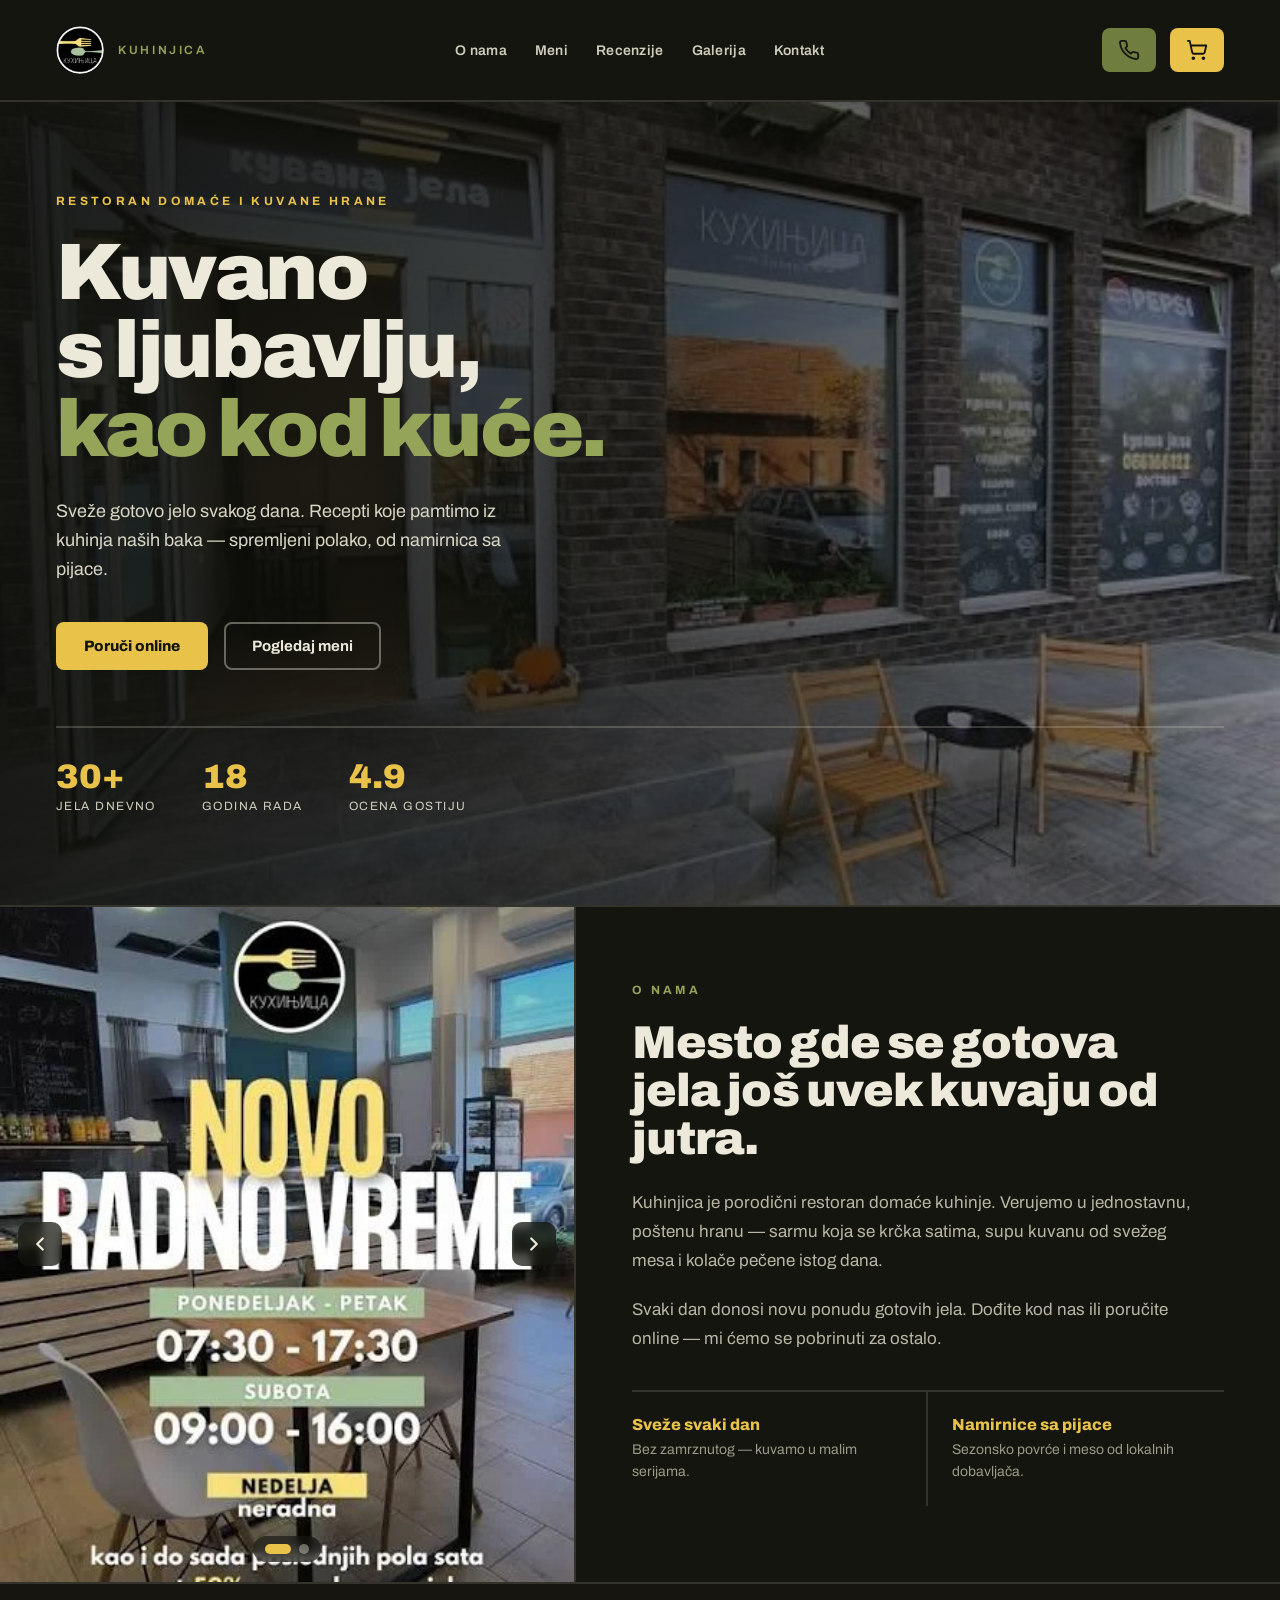
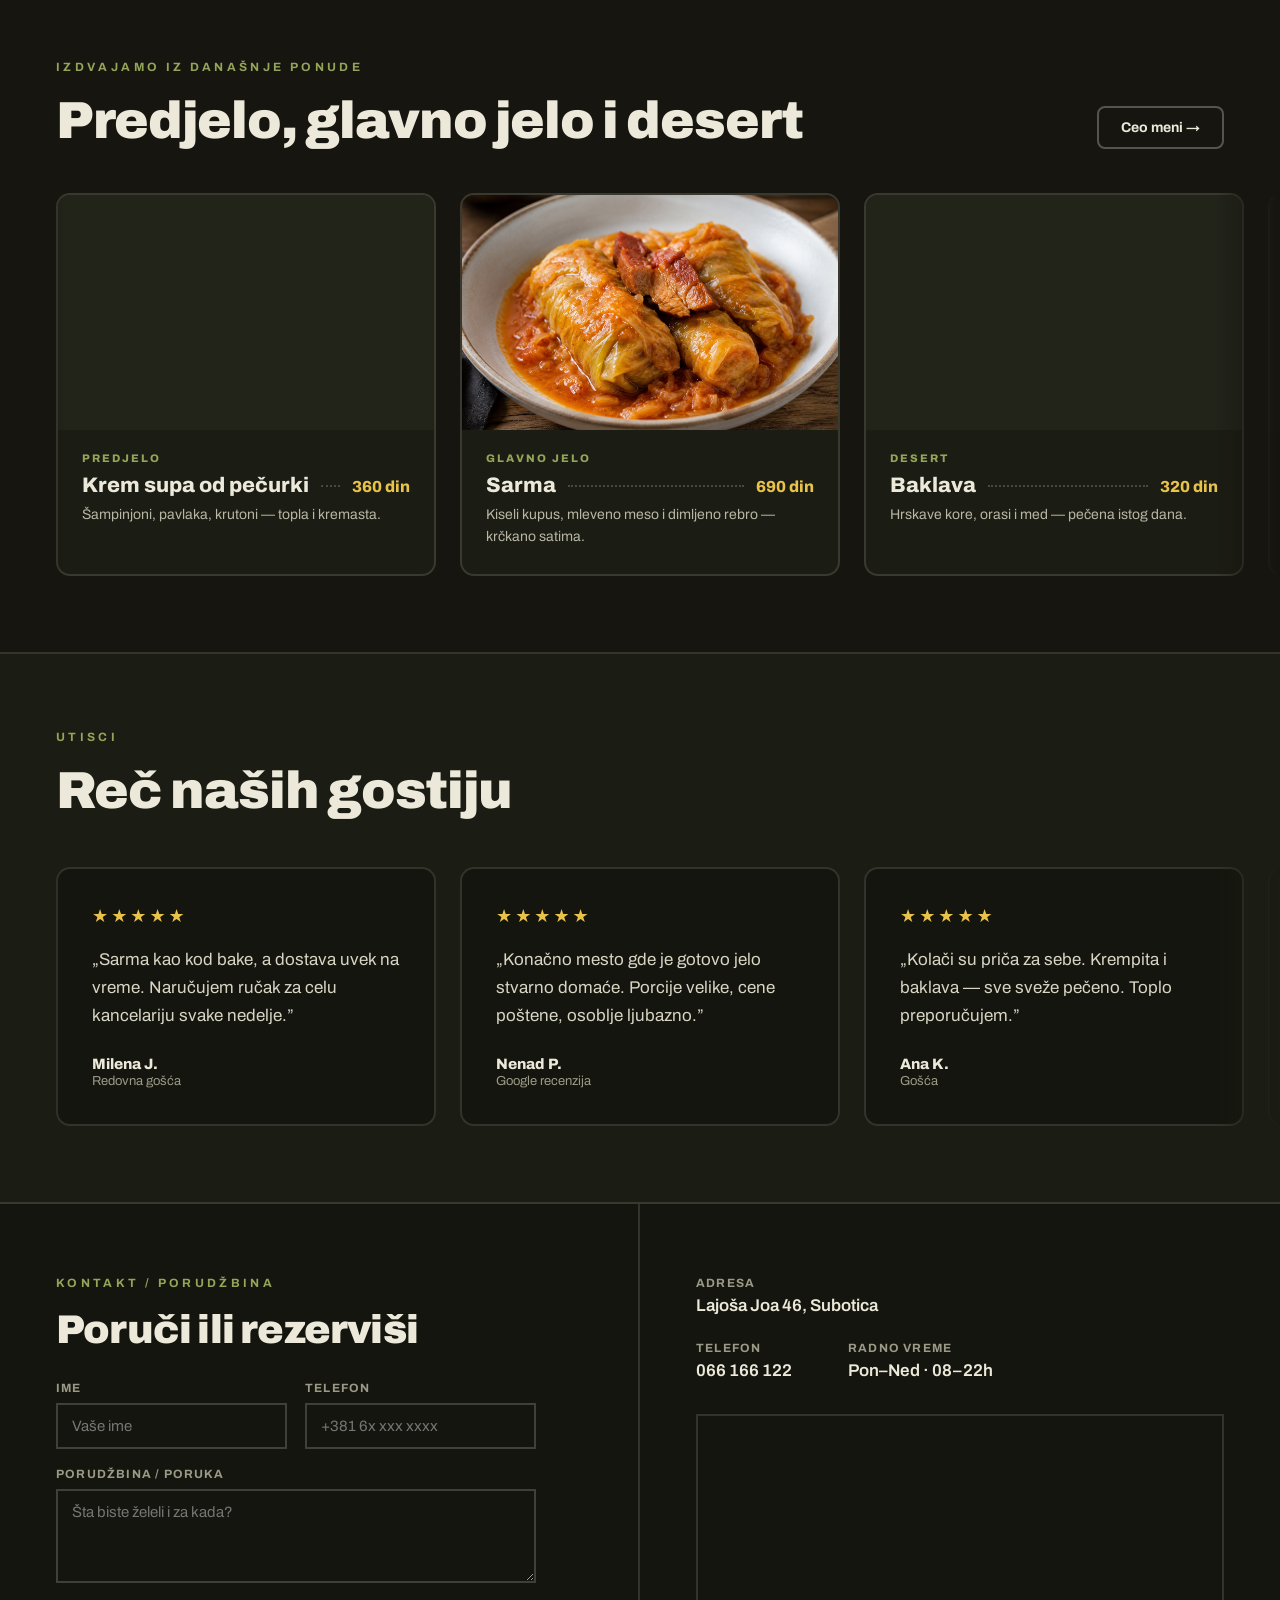
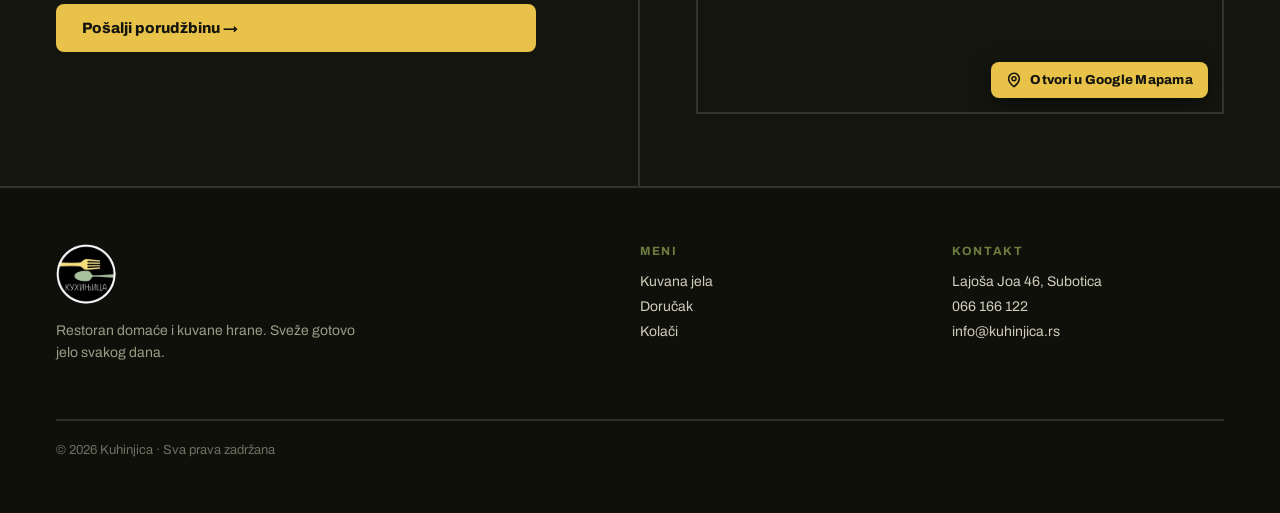
==== commit 6c987eb8: "Add files via upload" ====
--- a/index.html
+++ b/index.html
@@ -9,28 +9,77 @@
 <link rel="preconnect" href="https://fonts.googleapis.com">
 <link rel="preconnect" href="https://fonts.gstatic.com" crossorigin>
 <link rel="stylesheet" href="styles.css">
+<style>
+/* korpa */
+.mbody { position: relative; display: flex; flex-direction: column; }
+.add-cart { margin-top: 8px; align-self: flex-end; display: inline-flex; align-items: center; justify-content: center; width: 34px; height: 34px; background: none; border: 2px solid #6f7d3f; color: #94a459; border-radius: 50%; cursor: pointer; transition: background .15s, color .15s, transform .15s; }
+.add-cart:hover { background: #6f7d3f; color: #14150e; }
+.add-cart.added { background: #6f7d3f; color: #14150e; transform: scale(1.1); }
+#cart-badge { position: absolute; top: -8px; right: -8px; min-width: 20px; height: 20px; padding: 0 5px; display: none; align-items: center; justify-content: center; background: #ec3013; color: #fff; font-size: 11px; font-weight: 800; border-radius: 10px; line-height: 1; }
+#cart-badge.show { display: flex; }
+#cart-backdrop { position: fixed; inset: 0; z-index: 200; background: rgba(8,8,6,0.6); opacity: 0; pointer-events: none; transition: opacity .25s; backdrop-filter: blur(2px); }
+#cart-backdrop.open { opacity: 1; pointer-events: auto; }
+#cart-panel { position: fixed; top: 0; right: 0; z-index: 201; width: 420px; max-width: 92vw; height: 100%; background: #14150e; border-left: 2px solid rgba(236,233,219,0.16); transform: translateX(100%); transition: transform .3s ease; display: flex; flex-direction: column; font-family: 'Archivo', sans-serif; }
+#cart-panel.open { transform: translateX(0); }
+.cart-head { display: flex; align-items: center; justify-content: space-between; padding: 24px 24px 18px; border-bottom: 2px solid rgba(236,233,219,0.14); }
+.cart-head h3 { margin: 0; font-size: 22px; font-weight: 900; letter-spacing: -0.01em; color: #ece9db; }
+.cart-close { background: none; border: none; color: #cfccbb; cursor: pointer; padding: 4px; line-height: 0; }
+.cart-close:hover { color: #e9c24a; }
+.cart-items { flex: 1; overflow-y: auto; padding: 18px 24px; }
+.cart-empty { color: #9b9a86; font-size: 15px; text-align: center; padding: 48px 12px; line-height: 1.6; }
+.citem { display: flex; align-items: flex-start; gap: 12px; padding: 14px 0; border-bottom: 1px solid rgba(236,233,219,0.1); }
+.citem-name { font-weight: 700; font-size: 15px; color: #ece9db; }
+.citem-unit { font-size: 12px; color: #9b9a86; margin-top: 2px; }
+.citem-right { margin-left: auto; text-align: right; }
+.citem-sum { font-weight: 800; font-size: 15px; color: #e9c24a; white-space: nowrap; }
+.qty { display: inline-flex; align-items: center; gap: 0; margin-top: 8px; border: 2px solid rgba(236,233,219,0.2); border-radius: 8px; overflow: hidden; }
+.qty button { width: 28px; height: 28px; background: #1b1c13; border: none; color: #ece9db; font-size: 16px; font-weight: 800; cursor: pointer; font-family: inherit; }
+.qty button:hover { background: #6f7d3f; color: #14150e; }
+.qty span { min-width: 30px; text-align: center; font-weight: 700; font-size: 14px; color: #ece9db; }
+.cart-foot { border-top: 2px solid rgba(236,233,219,0.14); padding: 20px 24px 24px; }
+.cart-total { display: flex; align-items: baseline; justify-content: space-between; margin-bottom: 18px; }
+.cart-total .lbl { font-size: 12px; letter-spacing: 0.14em; text-transform: uppercase; color: #9b9a86; font-weight: 700; }
+.cart-total .val { font-size: 26px; font-weight: 900; color: #e9c24a; }
+.cart-foot input, .cart-foot textarea { width: 100%; background: #100f0b; border: 2px solid rgba(236,233,219,0.2); color: #ece9db; padding: 12px 13px; font-family: inherit; font-size: 15px; margin-bottom: 12px; }
+.cart-foot textarea { resize: vertical; }
+.cart-order { width: 100%; background: #e9c24a; color: #14150e; font-weight: 800; font-size: 15px; padding: 15px; border: none; border-radius: 8px; cursor: pointer; font-family: inherit; }
+.cart-order:hover { background: #f0cf6b; }
+.cart-order:disabled { opacity: 0.45; cursor: default; }
+.cart-ok { text-align: center; padding: 30px 12px; }
+.cart-ok .big { font-size: 46px; margin-bottom: 12px; }
+.cart-ok h4 { margin: 0 0 8px; font-size: 20px; font-weight: 900; color: #94a459; }
+.cart-ok p { margin: 0; color: #b9b6a5; font-size: 14px; line-height: 1.6; }
+@media (max-width: 900px) { #cart-panel { width: 100%; } }
+</style>
+<style>
+/* menu photo upload */
+.mthumb { cursor: pointer; }
+.mthumb .mthumb-add { position: absolute; inset: 0; display: flex; align-items: center; justify-content: center; opacity: 0; transition: opacity .15s; background: rgba(20,21,14,0.55); color: #e9c24a; font-size: 24px; font-weight: 800; z-index: 2; }
+.mthumb:hover .mthumb-add { opacity: 1; }
+</style>
 </head>
 <body>
-<div style="position:relative;width:100%;max-width:1600px;margin:0 auto;background:#14150e;color:#ece9db;">
+<div style="position:relative;width:100%;background:#14150e;color:#ece9db;">
 
   <!-- NAV -->
-  <nav data-r="nav" style="display:grid;grid-template-columns:1fr auto 1fr;align-items:center;gap:24px;padding:44px 56px 26px;border-bottom:2px solid rgba(236,233,219,0.14);">
+  <nav data-r="nav" style="position:sticky;top:0;z-index:150;background:#14150e;display:grid;grid-template-columns:1fr auto 1fr;align-items:center;gap:24px;padding:26px 56px;border-bottom:2px solid rgba(236,233,219,0.14);">
     <a href="index.html" style="display:flex;align-items:center;gap:14px;">
       <img src="assets/logo.jpg" alt="Kuhinjica logo" style="width:48px;height:48px;border-radius:50%;object-fit:cover;display:block;">
       <span style="font-size:12px;letter-spacing:0.22em;color:#94a459;text-transform:uppercase;font-weight:600;">kuhinjica</span>
     </a>
     <div data-r="nav-links" style="display:flex;gap:28px;font-size:14px;font-weight:600;letter-spacing:0.02em;color:#cfccbb;white-space:nowrap;justify-content:center;">
-      <a href="#a-about">O nama</a><a href="#a-meni">Meni</a><a href="#a-rec">Recenzije</a><a href="galerija.html">Galerija</a><a href="#a-kontakt">Kontakt</a>
+      <a href="#a-about">O nama</a><a href="meni.html">Meni</a><a href="#a-rec">Recenzije</a><a href="galerija.html">Galerija</a><a href="#a-kontakt">Kontakt</a>
     </div>
     <div style="display:flex;align-items:center;gap:14px;white-space:nowrap;justify-self:end;">
       <a href="tel:066166122" title="066 166 122" aria-label="Pozovi nas" style="display:inline-flex;align-items:center;justify-content:center;background:#6f7d3f;color:#14150e;padding:11px 16px;border-radius:8px;"><svg width="22" height="22" viewBox="0 0 24 24" fill="none" stroke="currentColor" stroke-width="2" stroke-linecap="round" stroke-linejoin="round"><path d="M22 16.92v3a2 2 0 0 1-2.18 2 19.79 19.79 0 0 1-8.63-3.07 19.5 19.5 0 0 1-6-6 19.79 19.79 0 0 1-3.07-8.67A2 2 0 0 1 4.11 2h3a2 2 0 0 1 2 1.72c.127.96.361 1.903.7 2.81a2 2 0 0 1-.45 2.11L8.09 9.91a16 16 0 0 0 6 6l1.27-1.27a2 2 0 0 1 2.11-.45c.907.339 1.85.573 2.81.7A2 2 0 0 1 22 16.92z"></path></svg></a>
+      <a href="#a-kontakt" id="cart-btn" title="Poruči" aria-label="Korpa za poručivanje" style="display:inline-flex;align-items:center;justify-content:center;background:#e9c24a;color:#14150e;padding:11px 16px;border-radius:8px;position:relative;"><svg width="22" height="22" viewBox="0 0 24 24" fill="none" stroke="currentColor" stroke-width="2" stroke-linecap="round" stroke-linejoin="round"><circle cx="8" cy="21" r="1"></circle><circle cx="19" cy="21" r="1"></circle><path d="M2.05 2.05h2l2.66 12.42a2 2 0 0 0 2 1.58h9.78a2 2 0 0 0 1.95-1.57l1.65-7.43H5.12"></path></svg></a>
       <button data-r="burger" id="burger" type="button" aria-label="Meni" style="display:none;align-items:center;justify-content:center;width:46px;height:46px;background:none;border:2px solid rgba(236,233,219,0.3);color:#ece9db;border-radius:8px;cursor:pointer;"><svg width="24" height="24" viewBox="0 0 24 24" fill="none" stroke="currentColor" stroke-width="2.5" stroke-linecap="round" stroke-linejoin="round"><path d="M4 6h16"></path><path d="M4 12h16"></path><path d="M4 18h16"></path></svg></button>
     </div>
   </nav>
-  <div data-r="drawer" id="drawer" data-open="0" style="display:none;border-bottom:2px solid rgba(236,233,219,0.14);background:#14150e;">
+  <div data-r="drawer" id="drawer" data-open="0" style="display:none;position:sticky;top:0;z-index:149;border-bottom:2px solid rgba(236,233,219,0.14);background:#14150e;">
     <div style="display:flex;flex-direction:column;padding:6px 24px 18px;font-size:16px;font-weight:600;color:#cfccbb;">
       <a href="#a-about" style="padding:15px 0;border-bottom:1px solid rgba(236,233,219,0.1);">O nama</a>
-      <a href="#a-meni" style="padding:15px 0;border-bottom:1px solid rgba(236,233,219,0.1);">Meni</a>
+      <a href="meni.html" style="padding:15px 0;border-bottom:1px solid rgba(236,233,219,0.1);">Meni</a>
       <a href="#a-rec" style="padding:15px 0;border-bottom:1px solid rgba(236,233,219,0.1);">Recenzije</a>
       <a href="galerija.html" style="padding:15px 0;border-bottom:1px solid rgba(236,233,219,0.1);">Galerija</a>
       <a href="#a-kontakt" style="padding:15px 0;">Kontakt</a>
@@ -38,23 +87,22 @@
   </div>
 
   <!-- HERO -->
-  <section data-r="hero" style="display:grid;grid-template-columns:1.05fr 0.95fr;border-bottom:2px solid rgba(236,233,219,0.14);">
-    <div data-r="hero-left" style="padding:84px 56px 72px;display:flex;flex-direction:column;justify-content:center;">
+  <section data-r="hero" style="position:relative;min-height:640px;display:flex;align-items:center;border-bottom:2px solid rgba(236,233,219,0.14);overflow:hidden;">
+    <img src="assets/hero.webp" alt="Jelo iz Kuhinjice" style="position:absolute;inset:0;width:100%;height:100%;object-fit:cover;object-position:50% 50%;z-index:0;">
+    <div style="position:absolute;inset:0;z-index:1;background:linear-gradient(90deg,rgba(14,15,10,0.92) 0%,rgba(14,15,10,0.78) 42%,rgba(14,15,10,0.45) 100%);"></div>
+    <div data-r="hero-left" style="position:relative;z-index:2;padding:92px 56px;display:flex;flex-direction:column;justify-content:center;width:100%;">
       <div style="font-size:12px;letter-spacing:0.28em;color:#e9c24a;text-transform:uppercase;font-weight:700;margin-bottom:26px;">Restoran domaće i kuvane hrane</div>
-      <h1 style="font-size:clamp(40px,7vw,76px);line-height:0.98;font-weight:900;letter-spacing:-0.03em;margin:0 0 28px;">Kuvano<br>s ljubavlju,<br><span style="color:#94a459;">kao kod kuće.</span></h1>
-      <p style="font-size:18px;line-height:1.6;color:#b9b6a5;max-width:460px;margin:0 0 38px;">Sveže gotovo jelo svakog dana. Recepti koje pamtimo iz kuhinja naših baka — spremljeni polako, od namirnica sa pijace.</p>
+      <h1 style="font-size:clamp(40px,7vw,80px);line-height:0.98;font-weight:900;letter-spacing:-0.03em;margin:0 0 28px;">Kuvano<br>s ljubavlju,<br><span style="color:#94a459;">kao kod kuće.</span></h1>
+      <p style="font-size:18px;line-height:1.6;color:#d8d5c4;max-width:480px;margin:0 0 38px;">Sveže gotovo jelo svakog dana. Recepti koje pamtimo iz kuhinja naših baka — spremljeni polako, od namirnica sa pijace.</p>
       <div style="display:flex;gap:16px;flex-wrap:wrap;">
         <a href="#a-kontakt" style="background:#e9c24a;color:#14150e;font-weight:800;font-size:15px;padding:16px 28px;border-radius:8px;">Poruči online</a>
-        <a href="#a-meni" style="border:2px solid rgba(236,233,219,0.3);color:#ece9db;font-weight:700;font-size:15px;padding:14px 26px;border-radius:8px;">Pogledaj meni</a>
-      </div>
-      <div data-r="hero-stats" style="display:flex;gap:46px;margin-top:56px;padding-top:30px;border-top:2px solid rgba(236,233,219,0.14);">
-        <div><div style="font-size:34px;font-weight:900;color:#e9c24a;">30+</div><div style="font-size:12px;letter-spacing:0.12em;color:#9b9a86;text-transform:uppercase;margin-top:4px;">Jela dnevno</div></div>
-        <div><div style="font-size:34px;font-weight:900;color:#e9c24a;">18</div><div style="font-size:12px;letter-spacing:0.12em;color:#9b9a86;text-transform:uppercase;margin-top:4px;">Godina rada</div></div>
-        <div><div style="font-size:34px;font-weight:900;color:#e9c24a;">4.9</div><div style="font-size:12px;letter-spacing:0.12em;color:#9b9a86;text-transform:uppercase;margin-top:4px;">Ocena gostiju</div></div>
-      </div>
-    </div>
-    <div data-r="hero-img" style="position:relative;border-left:2px solid rgba(236,233,219,0.14);padding:84px 0 0;">
-      <div style="position:relative;width:100%;aspect-ratio:3/2;overflow:hidden;"><img src="assets/hero.webp" alt="Jelo iz Kuhinjice" style="width:100%;height:100%;object-fit:cover;object-position:50% 50%;display:block;"></div>
+        <a href="meni.html" style="border:2px solid rgba(236,233,219,0.4);color:#ece9db;font-weight:700;font-size:15px;padding:14px 26px;border-radius:8px;backdrop-filter:blur(3px);">Pogledaj meni</a>
+      </div>
+      <div data-r="hero-stats" style="display:flex;gap:46px;margin-top:56px;padding-top:30px;border-top:2px solid rgba(236,233,219,0.2);">
+        <div><div style="font-size:34px;font-weight:900;color:#e9c24a;">30+</div><div style="font-size:12px;letter-spacing:0.12em;color:#cfccbb;text-transform:uppercase;margin-top:4px;">Jela dnevno</div></div>
+        <div><div style="font-size:34px;font-weight:900;color:#e9c24a;">18</div><div style="font-size:12px;letter-spacing:0.12em;color:#cfccbb;text-transform:uppercase;margin-top:4px;">Godina rada</div></div>
+        <div><div style="font-size:34px;font-weight:900;color:#e9c24a;">4.9</div><div style="font-size:12px;letter-spacing:0.12em;color:#cfccbb;text-transform:uppercase;margin-top:4px;">Ocena gostiju</div></div>
+      </div>
     </div>
   </section>
 
@@ -82,105 +130,59 @@
     </div>
   </section>
 
-  <!-- MENI -->
-  <section id="a-meni" data-r="menu" style="padding:76px 56px;border-bottom:2px solid rgba(236,233,219,0.14);">
-    <div data-r="menu-head" style="display:flex;align-items:flex-end;justify-content:space-between;margin-bottom:44px;">
+  <!-- IZDVAJAMO -->
+  <section id="a-meni" data-r="rec" style="padding:76px 0;border-bottom:2px solid rgba(236,233,219,0.14);background:#16150f;overflow:hidden;">
+    <div data-r="rec-head" style="padding:0 56px;display:flex;align-items:flex-end;justify-content:space-between;gap:20px;flex-wrap:wrap;margin-bottom:44px;">
       <div>
-        <div style="font-size:12px;letter-spacing:0.28em;color:#94a459;text-transform:uppercase;font-weight:700;margin-bottom:18px;">Naš meni</div>
-        <h2 style="font-size:clamp(30px,5vw,52px);font-weight:900;letter-spacing:-0.02em;margin:0;">Šta se danas kuva</h2>
-      </div>
-      <div style="font-size:13px;color:#9b9a86;max-width:300px;text-align:right;line-height:1.5;">Pređite mišem preko kategorije — ponuda se prikazuje desno.</div>
-    </div>
-    <div data-r="menu-grid" style="display:grid;grid-template-columns:300px 1fr;gap:0 56px;align-items:start;">
-      <div data-r="tabs" id="tabs" style="display:flex;flex-direction:column;gap:12px;">
-          <button type="button" class="tab" data-tab="0">Doručak<span class="arrow"></span></button>
-          <button type="button" class="tab" data-tab="1">Supa dana<span class="arrow"></span></button>
-          <button type="button" class="tab active" data-tab="2">Kuvana jela<span class="arrow"></span></button>
-          <button type="button" class="tab" data-tab="3">Pohovano<span class="arrow"></span></button>
-          <button type="button" class="tab" data-tab="4">Sendviči<span class="arrow"></span></button>
-          <button type="button" class="tab" data-tab="5">Meso sa roštilja<span class="arrow"></span></button>
-          <button type="button" class="tab" data-tab="6">Paste, njoke i rižota<span class="arrow"></span></button>
-          <button type="button" class="tab" data-tab="7">Tortilje<span class="arrow"></span></button>
-          <button type="button" class="tab" data-tab="8">Variva i prilozi<span class="arrow"></span></button>
-          <button type="button" class="tab" data-tab="9">Salate<span class="arrow"></span></button>
-          <button type="button" class="tab" data-tab="10">Sosevi i dodaci<span class="arrow"></span></button>
-          <button type="button" class="tab" data-tab="11">Kolači<span class="arrow"></span></button>
-          <button type="button" class="tab" data-tab="12">Hleb<span class="arrow"></span></button>
-          <button type="button" class="tab" data-tab="13">Sokovi<span class="arrow"></span></button>
-      </div>
-      <div id="panels">
-        <div class="menu-cols" data-r="menu-cols" data-panel="0" style="display:none;">
-            <div class="mitem"><div class="mthumb"><img src="assets/dish-kajgana.webp" alt="Kajgana sa slaninom" style="object-position:58% 50%"></div><div class="mbody"><div class="mrow"><span class="mname">Kajgana sa slaninom</span><span class="mdots"></span><span class="mprice">480 din</span></div><div class="mdesc">(3 jaja, domaća slanina, hleb)</div></div></div>
-            <div class="mitem"><div class="mthumb"><img src="assets/dish-ustipci.webp" alt="Omlet sa slaninom" style="object-position:50% 50%"></div><div class="mbody"><div class="mrow"><span class="mname">Omlet sa slaninom</span><span class="mdots"></span><span class="mprice">480 din</span></div><div class="mdesc">(3 jaja, slanina, paradajz, hleb)</div></div></div>
-            <div class="mitem"><div class="mthumb ph"><svg width="26" height="26" viewBox="0 0 24 24" fill="none" stroke="currentColor" stroke-width="1.7" stroke-linecap="round" stroke-linejoin="round"><path d="M3 2v7c0 1.1.9 2 2 2h4a2 2 0 0 0 2-2V2"></path><path d="M7 2v20"></path><path d="M21 15V2a5 5 0 0 0-5 5v6c0 1.1.9 2 2 2h3Zm0 0v7"></path></svg></div><div class="mbody"><div class="mrow"><span class="mname">Omlet sa povrćem</span><span class="mdots"></span><span class="mprice">450 din</span></div><div class="mdesc">(3 jaja, paprika, pečurke, sir)</div></div></div>
-          </div>
-        <div class="menu-cols" data-r="menu-cols" data-panel="1" style="display:none;">
-            <div class="mitem"><div class="mthumb ph"><svg width="26" height="26" viewBox="0 0 24 24" fill="none" stroke="currentColor" stroke-width="1.7" stroke-linecap="round" stroke-linejoin="round"><path d="M3 2v7c0 1.1.9 2 2 2h4a2 2 0 0 0 2-2V2"></path><path d="M7 2v20"></path><path d="M21 15V2a5 5 0 0 0-5 5v6c0 1.1.9 2 2 2h3Zm0 0v7"></path></svg></div><div class="mbody"><div class="mrow"><span class="mname">Goveđa supa sa rezancima</span><span class="mdots"></span><span class="mprice">320 din</span></div><div class="mdesc">(domaći rezanci, sveže povrće)</div></div></div>
-            <div class="mitem"><div class="mthumb ph"><svg width="26" height="26" viewBox="0 0 24 24" fill="none" stroke="currentColor" stroke-width="1.7" stroke-linecap="round" stroke-linejoin="round"><path d="M3 2v7c0 1.1.9 2 2 2h4a2 2 0 0 0 2-2V2"></path><path d="M7 2v20"></path><path d="M21 15V2a5 5 0 0 0-5 5v6c0 1.1.9 2 2 2h3Zm0 0v7"></path></svg></div><div class="mbody"><div class="mrow"><span class="mname">Pileća supa</span><span class="mdots"></span><span class="mprice">300 din</span></div><div class="mdesc">(pileće belo meso, koren)</div></div></div>
-            <div class="mitem"><div class="mthumb ph"><svg width="26" height="26" viewBox="0 0 24 24" fill="none" stroke="currentColor" stroke-width="1.7" stroke-linecap="round" stroke-linejoin="round"><path d="M3 2v7c0 1.1.9 2 2 2h4a2 2 0 0 0 2-2V2"></path><path d="M7 2v20"></path><path d="M21 15V2a5 5 0 0 0-5 5v6c0 1.1.9 2 2 2h3Zm0 0v7"></path></svg></div><div class="mbody"><div class="mrow"><span class="mname">Krem supa od pečurki</span><span class="mdots"></span><span class="mprice">360 din</span></div><div class="mdesc">(šampinjoni, pavlaka, krutoni)</div></div></div>
-          </div>
-        <div class="menu-cols" data-r="menu-cols" data-panel="2" style="display:block;">
-            <div class="mitem"><div class="mthumb ph"><svg width="26" height="26" viewBox="0 0 24 24" fill="none" stroke="currentColor" stroke-width="1.7" stroke-linecap="round" stroke-linejoin="round"><path d="M3 2v7c0 1.1.9 2 2 2h4a2 2 0 0 0 2-2V2"></path><path d="M7 2v20"></path><path d="M21 15V2a5 5 0 0 0-5 5v6c0 1.1.9 2 2 2h3Zm0 0v7"></path></svg></div><div class="mbody"><div class="mrow"><span class="mname">Sarma sa domaćim kupusom</span><span class="mdots"></span><span class="mprice">690 din</span></div><div class="mdesc">(2 sarme, mleveno meso, dimljeno rebro)</div></div></div>
-            <div class="mitem"><div class="mthumb ph"><svg width="26" height="26" viewBox="0 0 24 24" fill="none" stroke="currentColor" stroke-width="1.7" stroke-linecap="round" stroke-linejoin="round"><path d="M3 2v7c0 1.1.9 2 2 2h4a2 2 0 0 0 2-2V2"></path><path d="M7 2v20"></path><path d="M21 15V2a5 5 0 0 0-5 5v6c0 1.1.9 2 2 2h3Zm0 0v7"></path></svg></div><div class="mbody"><div class="mrow"><span class="mname">Pasulj sa rebrima</span><span class="mdots"></span><span class="mprice">620 din</span></div><div class="mdesc">(prebranac, dimljena rebra, luk)</div></div></div>
-            <div class="mitem"><div class="mthumb ph"><svg width="26" height="26" viewBox="0 0 24 24" fill="none" stroke="currentColor" stroke-width="1.7" stroke-linecap="round" stroke-linejoin="round"><path d="M3 2v7c0 1.1.9 2 2 2h4a2 2 0 0 0 2-2V2"></path><path d="M7 2v20"></path><path d="M21 15V2a5 5 0 0 0-5 5v6c0 1.1.9 2 2 2h3Zm0 0v7"></path></svg></div><div class="mbody"><div class="mrow"><span class="mname">Musaka od krompira</span><span class="mdots"></span><span class="mprice">650 din</span></div><div class="mdesc">(krompir, mleveno meso, jaja)</div></div></div>
-            <div class="mitem"><div class="mthumb ph"><svg width="26" height="26" viewBox="0 0 24 24" fill="none" stroke="currentColor" stroke-width="1.7" stroke-linecap="round" stroke-linejoin="round"><path d="M3 2v7c0 1.1.9 2 2 2h4a2 2 0 0 0 2-2V2"></path><path d="M7 2v20"></path><path d="M21 15V2a5 5 0 0 0-5 5v6c0 1.1.9 2 2 2h3Zm0 0v7"></path></svg></div><div class="mbody"><div class="mrow"><span class="mname">Punjene paprike</span><span class="mdots"></span><span class="mprice">660 din</span></div><div class="mdesc">(2 paprike, meso, pirinač, sos)</div></div></div>
-          </div>
-        <div class="menu-cols" data-r="menu-cols" data-panel="3" style="display:none;">
-            <div class="mitem"><div class="mthumb ph"><svg width="26" height="26" viewBox="0 0 24 24" fill="none" stroke="currentColor" stroke-width="1.7" stroke-linecap="round" stroke-linejoin="round"><path d="M3 2v7c0 1.1.9 2 2 2h4a2 2 0 0 0 2-2V2"></path><path d="M7 2v20"></path><path d="M21 15V2a5 5 0 0 0-5 5v6c0 1.1.9 2 2 2h3Zm0 0v7"></path></svg></div><div class="mbody"><div class="mrow"><span class="mname">Bečka šnicla</span><span class="mdots"></span><span class="mprice">780 din</span></div><div class="mdesc">(180g svinjski but, prilog po izboru)</div></div></div>
-            <div class="mitem"><div class="mthumb ph"><svg width="26" height="26" viewBox="0 0 24 24" fill="none" stroke="currentColor" stroke-width="1.7" stroke-linecap="round" stroke-linejoin="round"><path d="M3 2v7c0 1.1.9 2 2 2h4a2 2 0 0 0 2-2V2"></path><path d="M7 2v20"></path><path d="M21 15V2a5 5 0 0 0-5 5v6c0 1.1.9 2 2 2h3Zm0 0v7"></path></svg></div><div class="mbody"><div class="mrow"><span class="mname">Pohovani sir</span><span class="mdots"></span><span class="mprice">590 din</span></div><div class="mdesc">(150g gauda, tartar sos)</div></div></div>
-            <div class="mitem"><div class="mthumb ph"><svg width="26" height="26" viewBox="0 0 24 24" fill="none" stroke="currentColor" stroke-width="1.7" stroke-linecap="round" stroke-linejoin="round"><path d="M3 2v7c0 1.1.9 2 2 2h4a2 2 0 0 0 2-2V2"></path><path d="M7 2v20"></path><path d="M21 15V2a5 5 0 0 0-5 5v6c0 1.1.9 2 2 2h3Zm0 0v7"></path></svg></div><div class="mbody"><div class="mrow"><span class="mname">Pileći medaljoni</span><span class="mdots"></span><span class="mprice">720 din</span></div><div class="mdesc">(160g pileće belo, prezle)</div></div></div>
-          </div>
-        <div class="menu-cols" data-r="menu-cols" data-panel="4" style="display:none;">
-            <div class="mitem"><div class="mthumb ph"><svg width="26" height="26" viewBox="0 0 24 24" fill="none" stroke="currentColor" stroke-width="1.7" stroke-linecap="round" stroke-linejoin="round"><path d="M3 2v7c0 1.1.9 2 2 2h4a2 2 0 0 0 2-2V2"></path><path d="M7 2v20"></path><path d="M21 15V2a5 5 0 0 0-5 5v6c0 1.1.9 2 2 2h3Zm0 0v7"></path></svg></div><div class="mbody"><div class="mrow"><span class="mname">Kuhinjica sendvič</span><span class="mdots"></span><span class="mprice">560 din</span></div><div class="mdesc">(pljeskavica, kajmak, ajvar, salata)</div></div></div>
-            <div class="mitem"><div class="mthumb ph"><svg width="26" height="26" viewBox="0 0 24 24" fill="none" stroke="currentColor" stroke-width="1.7" stroke-linecap="round" stroke-linejoin="round"><path d="M3 2v7c0 1.1.9 2 2 2h4a2 2 0 0 0 2-2V2"></path><path d="M7 2v20"></path><path d="M21 15V2a5 5 0 0 0-5 5v6c0 1.1.9 2 2 2h3Zm0 0v7"></path></svg></div><div class="mbody"><div class="mrow"><span class="mname">Pileći sendvič</span><span class="mdots"></span><span class="mprice">540 din</span></div><div class="mdesc">(grilovano pile, sir, sos)</div></div></div>
-            <div class="mitem"><div class="mthumb ph"><svg width="26" height="26" viewBox="0 0 24 24" fill="none" stroke="currentColor" stroke-width="1.7" stroke-linecap="round" stroke-linejoin="round"><path d="M3 2v7c0 1.1.9 2 2 2h4a2 2 0 0 0 2-2V2"></path><path d="M7 2v20"></path><path d="M21 15V2a5 5 0 0 0-5 5v6c0 1.1.9 2 2 2h3Zm0 0v7"></path></svg></div><div class="mbody"><div class="mrow"><span class="mname">Vegetarijanski</span><span class="mdots"></span><span class="mprice">480 din</span></div><div class="mdesc">(grilovano povrće, sir, namaz)</div></div></div>
-          </div>
-        <div class="menu-cols" data-r="menu-cols" data-panel="5" style="display:none;">
-            <div class="mitem"><div class="mthumb ph"><svg width="26" height="26" viewBox="0 0 24 24" fill="none" stroke="currentColor" stroke-width="1.7" stroke-linecap="round" stroke-linejoin="round"><path d="M3 2v7c0 1.1.9 2 2 2h4a2 2 0 0 0 2-2V2"></path><path d="M7 2v20"></path><path d="M21 15V2a5 5 0 0 0-5 5v6c0 1.1.9 2 2 2h3Zm0 0v7"></path></svg></div><div class="mbody"><div class="mrow"><span class="mname">Mešano meso</span><span class="mdots"></span><span class="mprice">990 din</span></div><div class="mdesc">(ćevapi, vešalica, batak, kobasica)</div></div></div>
-            <div class="mitem"><div class="mthumb ph"><svg width="26" height="26" viewBox="0 0 24 24" fill="none" stroke="currentColor" stroke-width="1.7" stroke-linecap="round" stroke-linejoin="round"><path d="M3 2v7c0 1.1.9 2 2 2h4a2 2 0 0 0 2-2V2"></path><path d="M7 2v20"></path><path d="M21 15V2a5 5 0 0 0-5 5v6c0 1.1.9 2 2 2h3Zm0 0v7"></path></svg></div><div class="mbody"><div class="mrow"><span class="mname">Ćevapi (10 kom)</span><span class="mdots"></span><span class="mprice">640 din</span></div><div class="mdesc">(junetina, lepinja, luk, kajmak)</div></div></div>
-            <div class="mitem"><div class="mthumb ph"><svg width="26" height="26" viewBox="0 0 24 24" fill="none" stroke="currentColor" stroke-width="1.7" stroke-linecap="round" stroke-linejoin="round"><path d="M3 2v7c0 1.1.9 2 2 2h4a2 2 0 0 0 2-2V2"></path><path d="M7 2v20"></path><path d="M21 15V2a5 5 0 0 0-5 5v6c0 1.1.9 2 2 2h3Zm0 0v7"></path></svg></div><div class="mbody"><div class="mrow"><span class="mname">Vešalica</span><span class="mdots"></span><span class="mprice">820 din</span></div><div class="mdesc">(200g svinjski vrat, prilog)</div></div></div>
-          </div>
-        <div class="menu-cols" data-r="menu-cols" data-panel="6" style="display:none;">
-            <div class="mitem"><div class="mthumb ph"><svg width="26" height="26" viewBox="0 0 24 24" fill="none" stroke="currentColor" stroke-width="1.7" stroke-linecap="round" stroke-linejoin="round"><path d="M3 2v7c0 1.1.9 2 2 2h4a2 2 0 0 0 2-2V2"></path><path d="M7 2v20"></path><path d="M21 15V2a5 5 0 0 0-5 5v6c0 1.1.9 2 2 2h3Zm0 0v7"></path></svg></div><div class="mbody"><div class="mrow"><span class="mname">Njoke četiri sira</span><span class="mdots"></span><span class="mprice">690 din</span></div><div class="mdesc">(gorgonzola, parmezan, gauda, edamer)</div></div></div>
-            <div class="mitem"><div class="mthumb ph"><svg width="26" height="26" viewBox="0 0 24 24" fill="none" stroke="currentColor" stroke-width="1.7" stroke-linecap="round" stroke-linejoin="round"><path d="M3 2v7c0 1.1.9 2 2 2h4a2 2 0 0 0 2-2V2"></path><path d="M7 2v20"></path><path d="M21 15V2a5 5 0 0 0-5 5v6c0 1.1.9 2 2 2h3Zm0 0v7"></path></svg></div><div class="mbody"><div class="mrow"><span class="mname">Rižoto sa pečurkama</span><span class="mdots"></span><span class="mprice">640 din</span></div><div class="mdesc">(arborio pirinač, šampinjoni, parmezan)</div></div></div>
-            <div class="mitem"><div class="mthumb ph"><svg width="26" height="26" viewBox="0 0 24 24" fill="none" stroke="currentColor" stroke-width="1.7" stroke-linecap="round" stroke-linejoin="round"><path d="M3 2v7c0 1.1.9 2 2 2h4a2 2 0 0 0 2-2V2"></path><path d="M7 2v20"></path><path d="M21 15V2a5 5 0 0 0-5 5v6c0 1.1.9 2 2 2h3Zm0 0v7"></path></svg></div><div class="mbody"><div class="mrow"><span class="mname">Pasta carbonara</span><span class="mdots"></span><span class="mprice">660 din</span></div><div class="mdesc">(pančeta, jaje, parmezan, biber)</div></div></div>
-          </div>
-        <div class="menu-cols" data-r="menu-cols" data-panel="7" style="display:none;">
-            <div class="mitem"><div class="mthumb ph"><svg width="26" height="26" viewBox="0 0 24 24" fill="none" stroke="currentColor" stroke-width="1.7" stroke-linecap="round" stroke-linejoin="round"><path d="M3 2v7c0 1.1.9 2 2 2h4a2 2 0 0 0 2-2V2"></path><path d="M7 2v20"></path><path d="M21 15V2a5 5 0 0 0-5 5v6c0 1.1.9 2 2 2h3Zm0 0v7"></path></svg></div><div class="mbody"><div class="mrow"><span class="mname">Tortilja sa piletinom</span><span class="mdots"></span><span class="mprice">590 din</span></div><div class="mdesc">(grilovano pile, povrće, sos)</div></div></div>
-            <div class="mitem"><div class="mthumb ph"><svg width="26" height="26" viewBox="0 0 24 24" fill="none" stroke="currentColor" stroke-width="1.7" stroke-linecap="round" stroke-linejoin="round"><path d="M3 2v7c0 1.1.9 2 2 2h4a2 2 0 0 0 2-2V2"></path><path d="M7 2v20"></path><path d="M21 15V2a5 5 0 0 0-5 5v6c0 1.1.9 2 2 2h3Zm0 0v7"></path></svg></div><div class="mbody"><div class="mrow"><span class="mname">Tortilja sa junetinom</span><span class="mdots"></span><span class="mprice">640 din</span></div><div class="mdesc">(junetina, kukuruz, salata)</div></div></div>
-            <div class="mitem"><div class="mthumb ph"><svg width="26" height="26" viewBox="0 0 24 24" fill="none" stroke="currentColor" stroke-width="1.7" stroke-linecap="round" stroke-linejoin="round"><path d="M3 2v7c0 1.1.9 2 2 2h4a2 2 0 0 0 2-2V2"></path><path d="M7 2v20"></path><path d="M21 15V2a5 5 0 0 0-5 5v6c0 1.1.9 2 2 2h3Zm0 0v7"></path></svg></div><div class="mbody"><div class="mrow"><span class="mname">Vegetarijanska tortilja</span><span class="mdots"></span><span class="mprice">540 din</span></div><div class="mdesc">(povrće, pasulj, sir)</div></div></div>
-          </div>
-        <div class="menu-cols" data-r="menu-cols" data-panel="8" style="display:none;">
-            <div class="mitem"><div class="mthumb ph"><svg width="26" height="26" viewBox="0 0 24 24" fill="none" stroke="currentColor" stroke-width="1.7" stroke-linecap="round" stroke-linejoin="round"><path d="M3 2v7c0 1.1.9 2 2 2h4a2 2 0 0 0 2-2V2"></path><path d="M7 2v20"></path><path d="M21 15V2a5 5 0 0 0-5 5v6c0 1.1.9 2 2 2h3Zm0 0v7"></path></svg></div><div class="mbody"><div class="mrow"><span class="mname">Blitva sa krompirom</span><span class="mdots"></span><span class="mprice">380 din</span></div><div class="mdesc">(sveža blitva, krompir, beli luk)</div></div></div>
-            <div class="mitem"><div class="mthumb ph"><svg width="26" height="26" viewBox="0 0 24 24" fill="none" stroke="currentColor" stroke-width="1.7" stroke-linecap="round" stroke-linejoin="round"><path d="M3 2v7c0 1.1.9 2 2 2h4a2 2 0 0 0 2-2V2"></path><path d="M7 2v20"></path><path d="M21 15V2a5 5 0 0 0-5 5v6c0 1.1.9 2 2 2h3Zm0 0v7"></path></svg></div><div class="mbody"><div class="mrow"><span class="mname">Grilovano povrće</span><span class="mdots"></span><span class="mprice">420 din</span></div><div class="mdesc">(tikvice, paprika, patlidžan)</div></div></div>
-            <div class="mitem"><div class="mthumb ph"><svg width="26" height="26" viewBox="0 0 24 24" fill="none" stroke="currentColor" stroke-width="1.7" stroke-linecap="round" stroke-linejoin="round"><path d="M3 2v7c0 1.1.9 2 2 2h4a2 2 0 0 0 2-2V2"></path><path d="M7 2v20"></path><path d="M21 15V2a5 5 0 0 0-5 5v6c0 1.1.9 2 2 2h3Zm0 0v7"></path></svg></div><div class="mbody"><div class="mrow"><span class="mname">Domaći pomfrit</span><span class="mdots"></span><span class="mprice">300 din</span></div><div class="mdesc">(sveže sečen krompir)</div></div></div>
-          </div>
-        <div class="menu-cols" data-r="menu-cols" data-panel="9" style="display:none;">
-            <div class="mitem"><div class="mthumb ph"><svg width="26" height="26" viewBox="0 0 24 24" fill="none" stroke="currentColor" stroke-width="1.7" stroke-linecap="round" stroke-linejoin="round"><path d="M3 2v7c0 1.1.9 2 2 2h4a2 2 0 0 0 2-2V2"></path><path d="M7 2v20"></path><path d="M21 15V2a5 5 0 0 0-5 5v6c0 1.1.9 2 2 2h3Zm0 0v7"></path></svg></div><div class="mbody"><div class="mrow"><span class="mname">Šopska salata</span><span class="mdots"></span><span class="mprice">360 din</span></div><div class="mdesc">(paradajz, krastavac, sir)</div></div></div>
-            <div class="mitem"><div class="mthumb ph"><svg width="26" height="26" viewBox="0 0 24 24" fill="none" stroke="currentColor" stroke-width="1.7" stroke-linecap="round" stroke-linejoin="round"><path d="M3 2v7c0 1.1.9 2 2 2h4a2 2 0 0 0 2-2V2"></path><path d="M7 2v20"></path><path d="M21 15V2a5 5 0 0 0-5 5v6c0 1.1.9 2 2 2h3Zm0 0v7"></path></svg></div><div class="mbody"><div class="mrow"><span class="mname">Cezar salata</span><span class="mdots"></span><span class="mprice">590 din</span></div><div class="mdesc">(pile, krutoni, parmezan, cezar sos)</div></div></div>
-            <div class="mitem"><div class="mthumb ph"><svg width="26" height="26" viewBox="0 0 24 24" fill="none" stroke="currentColor" stroke-width="1.7" stroke-linecap="round" stroke-linejoin="round"><path d="M3 2v7c0 1.1.9 2 2 2h4a2 2 0 0 0 2-2V2"></path><path d="M7 2v20"></path><path d="M21 15V2a5 5 0 0 0-5 5v6c0 1.1.9 2 2 2h3Zm0 0v7"></path></svg></div><div class="mbody"><div class="mrow"><span class="mname">Obrok salata sa piletinom</span><span class="mdots"></span><span class="mprice">620 din</span></div><div class="mdesc">(mix salata, pile, jaje, seme)</div></div></div>
-          </div>
-        <div class="menu-cols" data-r="menu-cols" data-panel="10" style="display:none;">
-            <div class="mitem"><div class="mthumb ph"><svg width="26" height="26" viewBox="0 0 24 24" fill="none" stroke="currentColor" stroke-width="1.7" stroke-linecap="round" stroke-linejoin="round"><path d="M3 2v7c0 1.1.9 2 2 2h4a2 2 0 0 0 2-2V2"></path><path d="M7 2v20"></path><path d="M21 15V2a5 5 0 0 0-5 5v6c0 1.1.9 2 2 2h3Zm0 0v7"></path></svg></div><div class="mbody"><div class="mrow"><span class="mname">Domaći tartar sos</span><span class="mdots"></span><span class="mprice">120 din</span></div><div class="mdesc">(majonez, kiseli krastavci, začini)</div></div></div>
-            <div class="mitem"><div class="mthumb ph"><svg width="26" height="26" viewBox="0 0 24 24" fill="none" stroke="currentColor" stroke-width="1.7" stroke-linecap="round" stroke-linejoin="round"><path d="M3 2v7c0 1.1.9 2 2 2h4a2 2 0 0 0 2-2V2"></path><path d="M7 2v20"></path><path d="M21 15V2a5 5 0 0 0-5 5v6c0 1.1.9 2 2 2h3Zm0 0v7"></path></svg></div><div class="mbody"><div class="mrow"><span class="mname">Ajvar</span><span class="mdots"></span><span class="mprice">150 din</span></div><div class="mdesc">(pečena paprika, domaći)</div></div></div>
-            <div class="mitem"><div class="mthumb ph"><svg width="26" height="26" viewBox="0 0 24 24" fill="none" stroke="currentColor" stroke-width="1.7" stroke-linecap="round" stroke-linejoin="round"><path d="M3 2v7c0 1.1.9 2 2 2h4a2 2 0 0 0 2-2V2"></path><path d="M7 2v20"></path><path d="M21 15V2a5 5 0 0 0-5 5v6c0 1.1.9 2 2 2h3Zm0 0v7"></path></svg></div><div class="mbody"><div class="mrow"><span class="mname">Kajmak</span><span class="mdots"></span><span class="mprice">180 din</span></div><div class="mdesc">(domaći, mladi)</div></div></div>
-          </div>
-        <div class="menu-cols" data-r="menu-cols" data-panel="11" style="display:none;">
-            <div class="mitem"><div class="mthumb ph"><svg width="26" height="26" viewBox="0 0 24 24" fill="none" stroke="currentColor" stroke-width="1.7" stroke-linecap="round" stroke-linejoin="round"><path d="M3 2v7c0 1.1.9 2 2 2h4a2 2 0 0 0 2-2V2"></path><path d="M7 2v20"></path><path d="M21 15V2a5 5 0 0 0-5 5v6c0 1.1.9 2 2 2h3Zm0 0v7"></path></svg></div><div class="mbody"><div class="mrow"><span class="mname">Baklava</span><span class="mdots"></span><span class="mprice">320 din</span></div><div class="mdesc">(orasi, kore, med)</div></div></div>
-            <div class="mitem"><div class="mthumb ph"><svg width="26" height="26" viewBox="0 0 24 24" fill="none" stroke="currentColor" stroke-width="1.7" stroke-linecap="round" stroke-linejoin="round"><path d="M3 2v7c0 1.1.9 2 2 2h4a2 2 0 0 0 2-2V2"></path><path d="M7 2v20"></path><path d="M21 15V2a5 5 0 0 0-5 5v6c0 1.1.9 2 2 2h3Zm0 0v7"></path></svg></div><div class="mbody"><div class="mrow"><span class="mname">Palačinke (2 kom)</span><span class="mdots"></span><span class="mprice">340 din</span></div><div class="mdesc">(nutela, plazma, orasi ili džem)</div></div></div>
-            <div class="mitem"><div class="mthumb ph"><svg width="26" height="26" viewBox="0 0 24 24" fill="none" stroke="currentColor" stroke-width="1.7" stroke-linecap="round" stroke-linejoin="round"><path d="M3 2v7c0 1.1.9 2 2 2h4a2 2 0 0 0 2-2V2"></path><path d="M7 2v20"></path><path d="M21 15V2a5 5 0 0 0-5 5v6c0 1.1.9 2 2 2h3Zm0 0v7"></path></svg></div><div class="mbody"><div class="mrow"><span class="mname">Krempita</span><span class="mdots"></span><span class="mprice">300 din</span></div><div class="mdesc">(vanila krema, lisnato testo)</div></div></div>
-          </div>
-        <div class="menu-cols" data-r="menu-cols" data-panel="12" style="display:none;">
-            <div class="mitem"><div class="mthumb ph"><svg width="26" height="26" viewBox="0 0 24 24" fill="none" stroke="currentColor" stroke-width="1.7" stroke-linecap="round" stroke-linejoin="round"><path d="M3 2v7c0 1.1.9 2 2 2h4a2 2 0 0 0 2-2V2"></path><path d="M7 2v20"></path><path d="M21 15V2a5 5 0 0 0-5 5v6c0 1.1.9 2 2 2h3Zm0 0v7"></path></svg></div><div class="mbody"><div class="mrow"><span class="mname">Domaći hleb</span><span class="mdots"></span><span class="mprice">90 din</span></div><div class="mdesc">(pečen istog dana)</div></div></div>
-            <div class="mitem"><div class="mthumb ph"><svg width="26" height="26" viewBox="0 0 24 24" fill="none" stroke="currentColor" stroke-width="1.7" stroke-linecap="round" stroke-linejoin="round"><path d="M3 2v7c0 1.1.9 2 2 2h4a2 2 0 0 0 2-2V2"></path><path d="M7 2v20"></path><path d="M21 15V2a5 5 0 0 0-5 5v6c0 1.1.9 2 2 2h3Zm0 0v7"></path></svg></div><div class="mbody"><div class="mrow"><span class="mname">Pogača</span><span class="mdots"></span><span class="mprice">120 din</span></div><div class="mdesc">(mekana, sa susamom)</div></div></div>
-            <div class="mitem"><div class="mthumb ph"><svg width="26" height="26" viewBox="0 0 24 24" fill="none" stroke="currentColor" stroke-width="1.7" stroke-linecap="round" stroke-linejoin="round"><path d="M3 2v7c0 1.1.9 2 2 2h4a2 2 0 0 0 2-2V2"></path><path d="M7 2v20"></path><path d="M21 15V2a5 5 0 0 0-5 5v6c0 1.1.9 2 2 2h3Zm0 0v7"></path></svg></div><div class="mbody"><div class="mrow"><span class="mname">Lepinja</span><span class="mdots"></span><span class="mprice">80 din</span></div><div class="mdesc">(sa roštilja)</div></div></div>
-          </div>
-        <div class="menu-cols" data-r="menu-cols" data-panel="13" style="display:none;">
-            <div class="mitem"><div class="mthumb ph"><svg width="26" height="26" viewBox="0 0 24 24" fill="none" stroke="currentColor" stroke-width="1.7" stroke-linecap="round" stroke-linejoin="round"><path d="M3 2v7c0 1.1.9 2 2 2h4a2 2 0 0 0 2-2V2"></path><path d="M7 2v20"></path><path d="M21 15V2a5 5 0 0 0-5 5v6c0 1.1.9 2 2 2h3Zm0 0v7"></path></svg></div><div class="mbody"><div class="mrow"><span class="mname">Domaći sok od zove</span><span class="mdots"></span><span class="mprice">220 din</span></div><div class="mdesc">(prirodni, bez aditiva)</div></div></div>
-            <div class="mitem"><div class="mthumb ph"><svg width="26" height="26" viewBox="0 0 24 24" fill="none" stroke="currentColor" stroke-width="1.7" stroke-linecap="round" stroke-linejoin="round"><path d="M3 2v7c0 1.1.9 2 2 2h4a2 2 0 0 0 2-2V2"></path><path d="M7 2v20"></path><path d="M21 15V2a5 5 0 0 0-5 5v6c0 1.1.9 2 2 2h3Zm0 0v7"></path></svg></div><div class="mbody"><div class="mrow"><span class="mname">Limunada</span><span class="mdots"></span><span class="mprice">260 din</span></div><div class="mdesc">(sveži limun, nana)</div></div></div>
-            <div class="mitem"><div class="mthumb ph"><svg width="26" height="26" viewBox="0 0 24 24" fill="none" stroke="currentColor" stroke-width="1.7" stroke-linecap="round" stroke-linejoin="round"><path d="M3 2v7c0 1.1.9 2 2 2h4a2 2 0 0 0 2-2V2"></path><path d="M7 2v20"></path><path d="M21 15V2a5 5 0 0 0-5 5v6c0 1.1.9 2 2 2h3Zm0 0v7"></path></svg></div><div class="mbody"><div class="mrow"><span class="mname">Ceđena pomorandža</span><span class="mdots"></span><span class="mprice">320 din</span></div><div class="mdesc">(0.3l, sveže ceđena)</div></div></div>
-          </div>
-      </div>
+        <div style="font-size:12px;letter-spacing:0.28em;color:#94a459;text-transform:uppercase;font-weight:700;margin-bottom:18px;">Izdvajamo iz današnje ponude</div>
+        <h2 style="font-size:clamp(30px,5vw,52px);font-weight:900;letter-spacing:-0.02em;margin:0;">Predjelo, glavno jelo i desert</h2>
+      </div>
+      <a href="meni.html" style="border:2px solid rgba(236,233,219,0.3);color:#ece9db;font-weight:700;font-size:14px;padding:12px 22px;border-radius:8px;white-space:nowrap;">Ceo meni →</a>
+    </div>
+    <div class="marquee-wrap" style="overflow:hidden;-webkit-mask-image:linear-gradient(90deg,transparent,#000 5%,#000 95%,transparent);mask-image:linear-gradient(90deg,transparent,#000 5%,#000 95%,transparent);">
+      <div class="marquee-track" style="padding-left:56px;"><div style="flex:0 0 min(380px,86vw);width:min(380px,86vw);margin-right:24px;background:#1b1c13;border:2px solid rgba(236,233,219,0.14);border-radius:14px;overflow:hidden;">
+              <div style="position:relative;width:100%;aspect-ratio:16/10;background:#22241a;"><img src="assets/meni/krem-supa-od-pecurki.jpg" alt="Krem supa od pečurki" onerror="this.style.display='none'" style="width:100%;height:100%;object-fit:cover;display:block;"></div>
+              <div style="padding:22px 24px 26px;">
+                <div style="font-size:11px;letter-spacing:0.18em;text-transform:uppercase;color:#94a459;font-weight:800;margin-bottom:10px;">Predjelo</div>
+                <div style="display:flex;align-items:baseline;gap:12px;margin-bottom:8px;"><span style="font-weight:800;font-size:21px;color:#ece9db;">Krem supa od pečurki</span><span style="flex:1;border-bottom:2px dotted rgba(236,233,219,0.22);transform:translateY(-5px);"></span><span style="font-weight:800;font-size:16px;color:#e9c24a;white-space:nowrap;">360 din</span></div>
+                <div style="font-size:14px;color:#b9b6a5;line-height:1.55;">Šampinjoni, pavlaka, krutoni — topla i kremasta.</div>
+              </div>
+            </div><div style="flex:0 0 min(380px,86vw);width:min(380px,86vw);margin-right:24px;background:#1b1c13;border:2px solid rgba(236,233,219,0.14);border-radius:14px;overflow:hidden;">
+              <div style="position:relative;width:100%;aspect-ratio:16/10;background:#22241a;"><img src="assets/meni/sarma-sa-domacim-kupusom.jpg" alt="Sarma" onerror="this.style.display='none'" style="width:100%;height:100%;object-fit:cover;display:block;"></div>
+              <div style="padding:22px 24px 26px;">
+                <div style="font-size:11px;letter-spacing:0.18em;text-transform:uppercase;color:#94a459;font-weight:800;margin-bottom:10px;">Glavno jelo</div>
+                <div style="display:flex;align-items:baseline;gap:12px;margin-bottom:8px;"><span style="font-weight:800;font-size:21px;color:#ece9db;">Sarma</span><span style="flex:1;border-bottom:2px dotted rgba(236,233,219,0.22);transform:translateY(-5px);"></span><span style="font-weight:800;font-size:16px;color:#e9c24a;white-space:nowrap;">690 din</span></div>
+                <div style="font-size:14px;color:#b9b6a5;line-height:1.55;">Kiseli kupus, mleveno meso i dimljeno rebro — krčkano satima.</div>
+              </div>
+            </div><div style="flex:0 0 min(380px,86vw);width:min(380px,86vw);margin-right:24px;background:#1b1c13;border:2px solid rgba(236,233,219,0.14);border-radius:14px;overflow:hidden;">
+              <div style="position:relative;width:100%;aspect-ratio:16/10;background:#22241a;"><img src="assets/meni/baklava.jpg" alt="Baklava" onerror="this.style.display='none'" style="width:100%;height:100%;object-fit:cover;display:block;"></div>
+              <div style="padding:22px 24px 26px;">
+                <div style="font-size:11px;letter-spacing:0.18em;text-transform:uppercase;color:#94a459;font-weight:800;margin-bottom:10px;">Desert</div>
+                <div style="display:flex;align-items:baseline;gap:12px;margin-bottom:8px;"><span style="font-weight:800;font-size:21px;color:#ece9db;">Baklava</span><span style="flex:1;border-bottom:2px dotted rgba(236,233,219,0.22);transform:translateY(-5px);"></span><span style="font-weight:800;font-size:16px;color:#e9c24a;white-space:nowrap;">320 din</span></div>
+                <div style="font-size:14px;color:#b9b6a5;line-height:1.55;">Hrskave kore, orasi i med — pečena istog dana.</div>
+              </div>
+            </div><div style="flex:0 0 min(380px,86vw);width:min(380px,86vw);margin-right:24px;background:#1b1c13;border:2px solid rgba(236,233,219,0.14);border-radius:14px;overflow:hidden;">
+              <div style="position:relative;width:100%;aspect-ratio:16/10;background:#22241a;"><img src="assets/meni/krem-supa-od-pecurki.jpg" alt="Krem supa od pečurki" onerror="this.style.display='none'" style="width:100%;height:100%;object-fit:cover;display:block;"></div>
+              <div style="padding:22px 24px 26px;">
+                <div style="font-size:11px;letter-spacing:0.18em;text-transform:uppercase;color:#94a459;font-weight:800;margin-bottom:10px;">Predjelo</div>
+                <div style="display:flex;align-items:baseline;gap:12px;margin-bottom:8px;"><span style="font-weight:800;font-size:21px;color:#ece9db;">Krem supa od pečurki</span><span style="flex:1;border-bottom:2px dotted rgba(236,233,219,0.22);transform:translateY(-5px);"></span><span style="font-weight:800;font-size:16px;color:#e9c24a;white-space:nowrap;">360 din</span></div>
+                <div style="font-size:14px;color:#b9b6a5;line-height:1.55;">Šampinjoni, pavlaka, krutoni — topla i kremasta.</div>
+              </div>
+            </div><div style="flex:0 0 min(380px,86vw);width:min(380px,86vw);margin-right:24px;background:#1b1c13;border:2px solid rgba(236,233,219,0.14);border-radius:14px;overflow:hidden;">
+              <div style="position:relative;width:100%;aspect-ratio:16/10;background:#22241a;"><img src="assets/meni/sarma-sa-domacim-kupusom.jpg" alt="Sarma" onerror="this.style.display='none'" style="width:100%;height:100%;object-fit:cover;display:block;"></div>
+              <div style="padding:22px 24px 26px;">
+                <div style="font-size:11px;letter-spacing:0.18em;text-transform:uppercase;color:#94a459;font-weight:800;margin-bottom:10px;">Glavno jelo</div>
+                <div style="display:flex;align-items:baseline;gap:12px;margin-bottom:8px;"><span style="font-weight:800;font-size:21px;color:#ece9db;">Sarma</span><span style="flex:1;border-bottom:2px dotted rgba(236,233,219,0.22);transform:translateY(-5px);"></span><span style="font-weight:800;font-size:16px;color:#e9c24a;white-space:nowrap;">690 din</span></div>
+                <div style="font-size:14px;color:#b9b6a5;line-height:1.55;">Kiseli kupus, mleveno meso i dimljeno rebro — krčkano satima.</div>
+              </div>
+            </div><div style="flex:0 0 min(380px,86vw);width:min(380px,86vw);margin-right:24px;background:#1b1c13;border:2px solid rgba(236,233,219,0.14);border-radius:14px;overflow:hidden;">
+              <div style="position:relative;width:100%;aspect-ratio:16/10;background:#22241a;"><img src="assets/meni/baklava.jpg" alt="Baklava" onerror="this.style.display='none'" style="width:100%;height:100%;object-fit:cover;display:block;"></div>
+              <div style="padding:22px 24px 26px;">
+                <div style="font-size:11px;letter-spacing:0.18em;text-transform:uppercase;color:#94a459;font-weight:800;margin-bottom:10px;">Desert</div>
+                <div style="display:flex;align-items:baseline;gap:12px;margin-bottom:8px;"><span style="font-weight:800;font-size:21px;color:#ece9db;">Baklava</span><span style="flex:1;border-bottom:2px dotted rgba(236,233,219,0.22);transform:translateY(-5px);"></span><span style="font-weight:800;font-size:16px;color:#e9c24a;white-space:nowrap;">320 din</span></div>
+                <div style="font-size:14px;color:#b9b6a5;line-height:1.55;">Hrskave kore, orasi i med — pečena istog dana.</div>
+              </div>
+            </div></div>
     </div>
   </section>
 
@@ -218,7 +220,10 @@
           <div><div style="font-size:12px;letter-spacing:0.1em;text-transform:uppercase;color:#9b9a86;font-weight:700;margin-bottom:6px;">Radno vreme</div><div style="font-size:17px;font-weight:600;">Pon–Ned · 08–22h</div></div>
         </div>
       </div>
-      <a href="https://www.google.com/maps/search/kuhinjica+subotica" target="_blank" rel="noopener" style="display:block;position:relative;height:300px;border:2px solid rgba(236,233,219,0.14);overflow:hidden;"><img src="assets/map.webp" alt="Mapa lokacije — Lajoša Joa 46, Subotica" style="width:100%;height:100%;object-fit:cover;display:block;"></a>
+      <div style="position:relative;height:300px;border:2px solid rgba(236,233,219,0.14);overflow:hidden;">
+        <iframe title="Mapa — Kuhinjica, Lajoša Joa 46, Subotica" src="https://www.google.com/maps?q=Laj%C5%A1a%20Joa%2046%2C%20Subotica&output=embed" style="width:100%;height:100%;border:0;display:block;filter:grayscale(0.15);" loading="lazy" referrerpolicy="no-referrer-when-downgrade" allowfullscreen></iframe>
+        <a href="https://www.google.com/maps/search/Laj%C5%A1a+Joa+46,+Subotica" target="_blank" rel="noopener" style="position:absolute;right:14px;bottom:14px;z-index:5;display:inline-flex;align-items:center;gap:8px;background:#e9c24a;color:#14150e;font-weight:800;font-size:13px;letter-spacing:0.02em;padding:10px 15px;border-radius:8px;box-shadow:0 6px 20px rgba(0,0,0,0.4);"><svg width="16" height="16" viewBox="0 0 24 24" fill="none" stroke="currentColor" stroke-width="2.3" stroke-linecap="round" stroke-linejoin="round"><path d="M20 10c0 6-8 12-8 12s-8-6-8-12a8 8 0 0 1 16 0Z"></path><circle cx="12" cy="10" r="3"></circle></svg>Otvori u Google Mapama</a>
+      </div>
     </div>
   </section>
 
@@ -239,7 +244,6 @@
     <div style="grid-column:1 / -1;border-top:2px solid rgba(236,233,219,0.14);padding-top:22px;font-size:13px;color:#6f6e5f;">© 2026 Kuhinjica · Sva prava zadržana</div>
   </footer>
 
-  <button type="button" id="to-top" class="to-top" aria-label="Nazad na vrh" title="Nazad na vrh"><svg width="24" height="24" viewBox="0 0 24 24" fill="none" stroke="currentColor" stroke-width="2.5" stroke-linecap="round" stroke-linejoin="round"><path d="M12 19V5"></path><path d="m5 12 7-7 7 7"></path></svg></button>
 </div>
 
 <script>
@@ -287,5 +291,128 @@
   if(t) t.addEventListener('click', function(){ window.scrollTo({top:0,behavior:'smooth'}); });
 })();
 </script>
+<script>
+// ručno dodavanje fotografija u meni (čuva se u ovom browseru)
+(function(){
+  var PREFIX='kuhinjica-meni-';
+  function keyOf(thumb){
+    var img=thumb.querySelector('img'); if(!img) return null;
+    var m=(img.getAttribute('src')||'').match(/meni\/([^\/]+)\.jpg/); return m?m[1]:null;
+  }
+  var input=document.createElement('input');
+  input.type='file'; input.accept='image/*'; input.style.display='none';
+  document.body.appendChild(input);
+  var current=null;
+  document.querySelectorAll('#panels .mthumb').forEach(function(thumb){
+    var key=keyOf(thumb); if(!key) return;
+    var img=thumb.querySelector('img');
+    var saved=null; try{ saved=localStorage.getItem(PREFIX+key); }catch(e){}
+    if(saved){ img.src=saved; img.style.display=''; }
+    var add=document.createElement('div'); add.className='mthumb-add'; add.textContent='+'; add.title='Dodaj fotografiju'; thumb.appendChild(add);
+    thumb.addEventListener('click', function(){ current={thumb:thumb,img:img,key:key}; input.value=''; input.click(); });
+  });
+  input.addEventListener('change', function(){
+    if(!current||!input.files||!input.files[0]) return;
+    var r=new FileReader();
+    r.onload=function(){ try{ localStorage.setItem(PREFIX+current.key, r.result); }catch(e){ alert('Slika je prevelika za čuvanje u browseru.'); } current.img.src=r.result; current.img.style.display=''; };
+    r.readAsDataURL(input.files[0]);
+  });
+})();
+</script>
+<script>
+// ===== KORPA ZA PORUČIVANJE =====
+(function(){
+  var KEY='kuhinjica-korpa';
+  var WEB3FORMS_KEY='PASTE-ACCESS-KEY-OVDE';
+  var cart={};
+  try{ cart=JSON.parse(localStorage.getItem(KEY))||{}; }catch(e){ cart={}; }
+  function save(){ try{ localStorage.setItem(KEY, JSON.stringify(cart)); }catch(e){} }
+  function priceNum(s){ var m=(s||'').replace(/\./g,'').match(/\d+/); return m?parseInt(m[0],10):0; }
+  function fmt(n){ return n.toLocaleString('sr-RS')+' din'; }
+
+  // build panel
+  var bd=document.createElement('div'); bd.id='cart-backdrop';
+  var panel=document.createElement('div'); panel.id='cart-panel';
+  panel.innerHTML='<div class="cart-head"><h3>Vaša korpa</h3><button class="cart-close" aria-label="Zatvori"><svg width="26" height="26" viewBox="0 0 24 24" fill="none" stroke="currentColor" stroke-width="2.4" stroke-linecap="round" stroke-linejoin="round"><path d="M18 6 6 18"></path><path d="m6 6 12 12"></path></svg></button></div><div class="cart-items" id="cart-items"></div><div class="cart-foot" id="cart-foot"></div>';
+  document.body.appendChild(bd); document.body.appendChild(panel);
+  var itemsEl=panel.querySelector('#cart-items');
+  var footEl=panel.querySelector('#cart-foot');
+
+  function count(){ var c=0; for(var k in cart) c+=cart[k].qty; return c; }
+  function total(){ var t=0; for(var k in cart) t+=cart[k].qty*cart[k].price; return t; }
+
+  function open(){ bd.classList.add('open'); panel.classList.add('open'); document.body.style.overflow='hidden'; render(); }
+  function close(){ bd.classList.remove('open'); panel.classList.remove('open'); document.body.style.overflow=''; }
+  bd.addEventListener('click', close);
+  panel.querySelector('.cart-close').addEventListener('click', close);
+
+  function badge(){
+    var b=document.getElementById('cart-badge'); if(!b) return;
+    var c=count(); b.textContent=c; b.classList.toggle('show', c>0);
+  }
+
+  function render(){
+    var keys=Object.keys(cart);
+    if(!keys.length){
+      itemsEl.innerHTML='<div class="cart-empty">Vaša korpa je prazna.<br>Dodajte jela iz menija i poručite dostavu.</div>';
+      footEl.innerHTML='';
+      return;
+    }
+    itemsEl.innerHTML=keys.map(function(k){
+      var it=cart[k];
+      return '<div class="citem" data-k="'+k+'"><div><div class="citem-name">'+it.name+'</div><div class="citem-unit">'+fmt(it.price)+' / kom</div><div class="qty"><button data-act="dec">−</button><span>'+it.qty+'</span><button data-act="inc">+</button></div></div><div class="citem-right"><div class="citem-sum">'+fmt(it.price*it.qty)+'</div></div></div>';
+    }).join('');
+    footEl.innerHTML='<div class="cart-total"><span class="lbl">Ukupno</span><span class="val">'+fmt(total())+'</span></div>'+
+      '<form id="cart-form"><input required name="ime" placeholder="Ime i prezime"><input required name="tel" placeholder="Telefon"><input required type="email" name="email" placeholder="Vaš e-mail (za potvrdu)"><textarea required name="adr" rows="2" placeholder="Adresa za dostavu"></textarea><button type="submit" class="cart-order">Poruči — '+fmt(total())+'</button></form>';
+    var form=footEl.querySelector('#cart-form');
+    form.addEventListener('submit', function(e){
+      e.preventDefault();
+      var btn=form.querySelector('.cart-order');
+      var lines=Object.keys(cart).map(function(k){ var it=cart[k]; return it.qty+' x '+it.name+' — '+fmt(it.price*it.qty); }).join('\n');
+      var msg='NOVA PORUDŽBINA — Kuhinjica\n\nKupac: '+form.ime.value+'\nTelefon: '+form.tel.value+'\nE-mail: '+form.email.value+'\nAdresa za dostavu: '+form.adr.value+'\n\nStavke:\n'+lines+'\n\nUKUPNO: '+fmt(total());
+      btn.disabled=true; btn.textContent='Slanje...';
+      fetch('https://api.web3forms.com/submit',{method:'POST',headers:{'Content-Type':'application/json',Accept:'application/json'},body:JSON.stringify({access_key:WEB3FORMS_KEY,subject:'Nova porudžbina — Kuhinjica',from_name:'Kuhinjica — online porudžbina',name:form.ime.value,email:form.email.value,replyto:form.email.value,message:msg})})
+      .then(function(r){return r.json();})
+      .then(function(res){ if(!res.success){ throw new Error('fail'); } cart={}; save(); badge(); itemsEl.innerHTML='<div class="cart-ok"><div class="big">✓</div><h4>Porudžbina poslata!</h4><p>Potvrdu smo poslali na vaš e-mail. Restoran je obavešten i uskoro vas zovemo radi potvrde dostave.</p></div>'; footEl.innerHTML=''; })
+      .catch(function(){ btn.disabled=false; btn.textContent='Pokušaj ponovo'; alert('Slanje nije uspelo. Proverite internet ili nas pozovite: 066 166 122'); });
+    });
+  }
+
+  itemsEl.addEventListener('click', function(e){
+    var btn=e.target.closest('button[data-act]'); if(!btn) return;
+    var row=e.target.closest('.citem'); var k=row.dataset.k; if(!cart[k]) return;
+    if(btn.dataset.act==='inc') cart[k].qty++;
+    else { cart[k].qty--; if(cart[k].qty<=0) delete cart[k]; }
+    save(); badge(); render();
+  });
+
+  // add-to-cart buttons on each menu item
+  document.querySelectorAll('#panels .mitem').forEach(function(item){
+    var nameEl=item.querySelector('.mname'), priceEl=item.querySelector('.mprice');
+    if(!nameEl||!priceEl) return;
+    var name=nameEl.textContent.trim(), price=priceNum(priceEl.textContent);
+    var key=name.toLowerCase();
+    var btn=document.createElement('button');
+    btn.type='button'; btn.className='add-cart';
+    btn.title='Dodaj u korpu'; btn.setAttribute('aria-label','Dodaj u korpu');
+    btn.innerHTML='<svg width="18" height="18" viewBox="0 0 24 24" fill="none" stroke="currentColor" stroke-width="2.6" stroke-linecap="round" stroke-linejoin="round"><path d="M5 12h14"></path><path d="M12 5v14"></path></svg>';
+    btn.addEventListener('click', function(){
+      if(!cart[key]) cart[key]={name:name, price:price, qty:0};
+      cart[key].qty++; save(); badge();
+      btn.classList.add('added');
+      setTimeout(function(){ btn.classList.remove('added'); }, 700);
+    });
+    item.querySelector('.mbody').appendChild(btn);
+  });
+
+  // nav cart button
+  var cartBtn=document.getElementById('cart-btn');
+  if(cartBtn){
+    var badgeEl=document.createElement('span'); badgeEl.id='cart-badge'; cartBtn.appendChild(badgeEl);
+    cartBtn.addEventListener('click', function(e){ e.preventDefault(); open(); });
+  }
+  badge();
+})();
+</script>
 </body>
 </html>
--- a/styles.css
+++ b/styles.css
@@ -59,6 +59,8 @@
   [data-r="hero-left"] { padding: 44px 24px 52px !important; }
   [data-r="hero-img"] { border-left: none !important; border-top: 2px solid rgba(236,233,219,0.14) !important; padding: 0 !important; }
   [data-r="about"] { grid-template-columns: 1fr !important; }
+  [data-r="about-text"] { order: 1 !important; }
+  [data-r="about-img"] { order: 2 !important; }
   [data-r="about-img"] { border-right: none !important; border-bottom: 2px solid rgba(236,233,219,0.14) !important; min-height: 340px !important; }
   [data-r="about-text"] { padding: 44px 24px !important; }
   [data-r="menu"] { padding: 48px 24px !important; }
